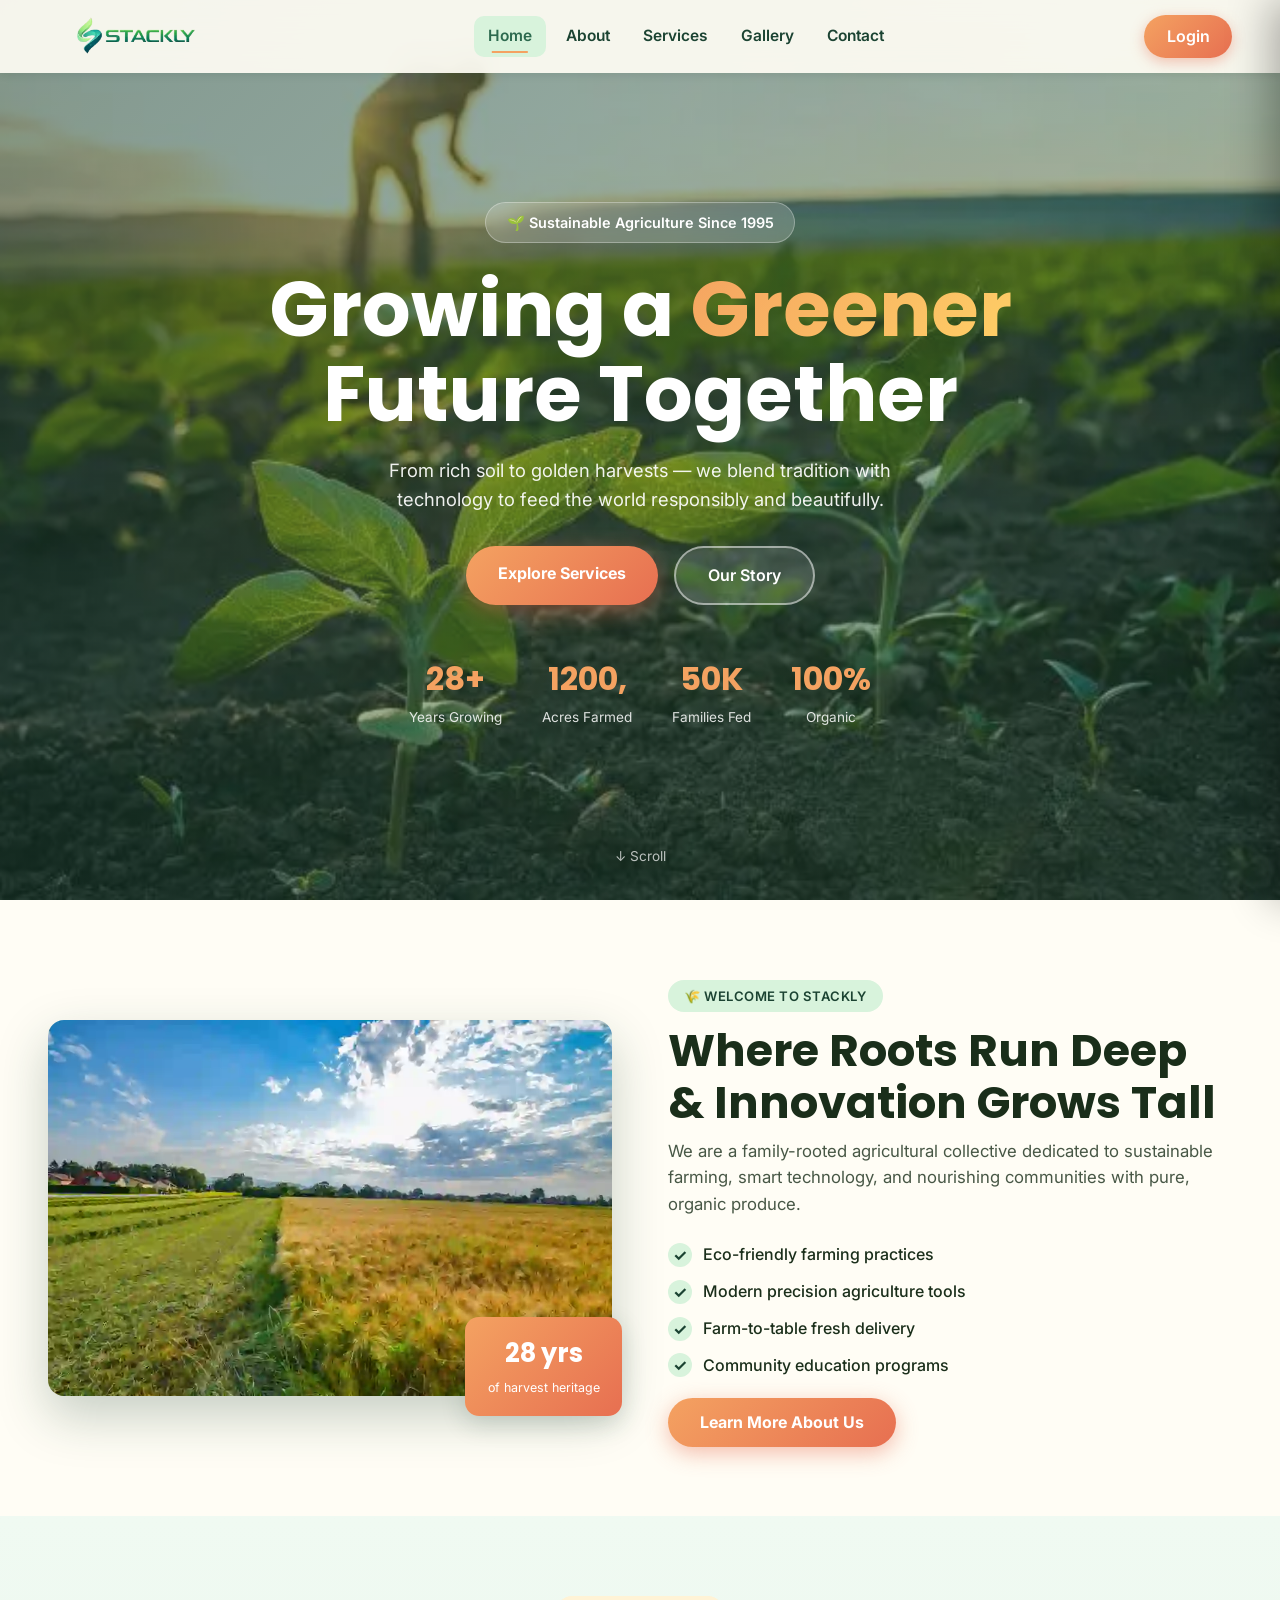
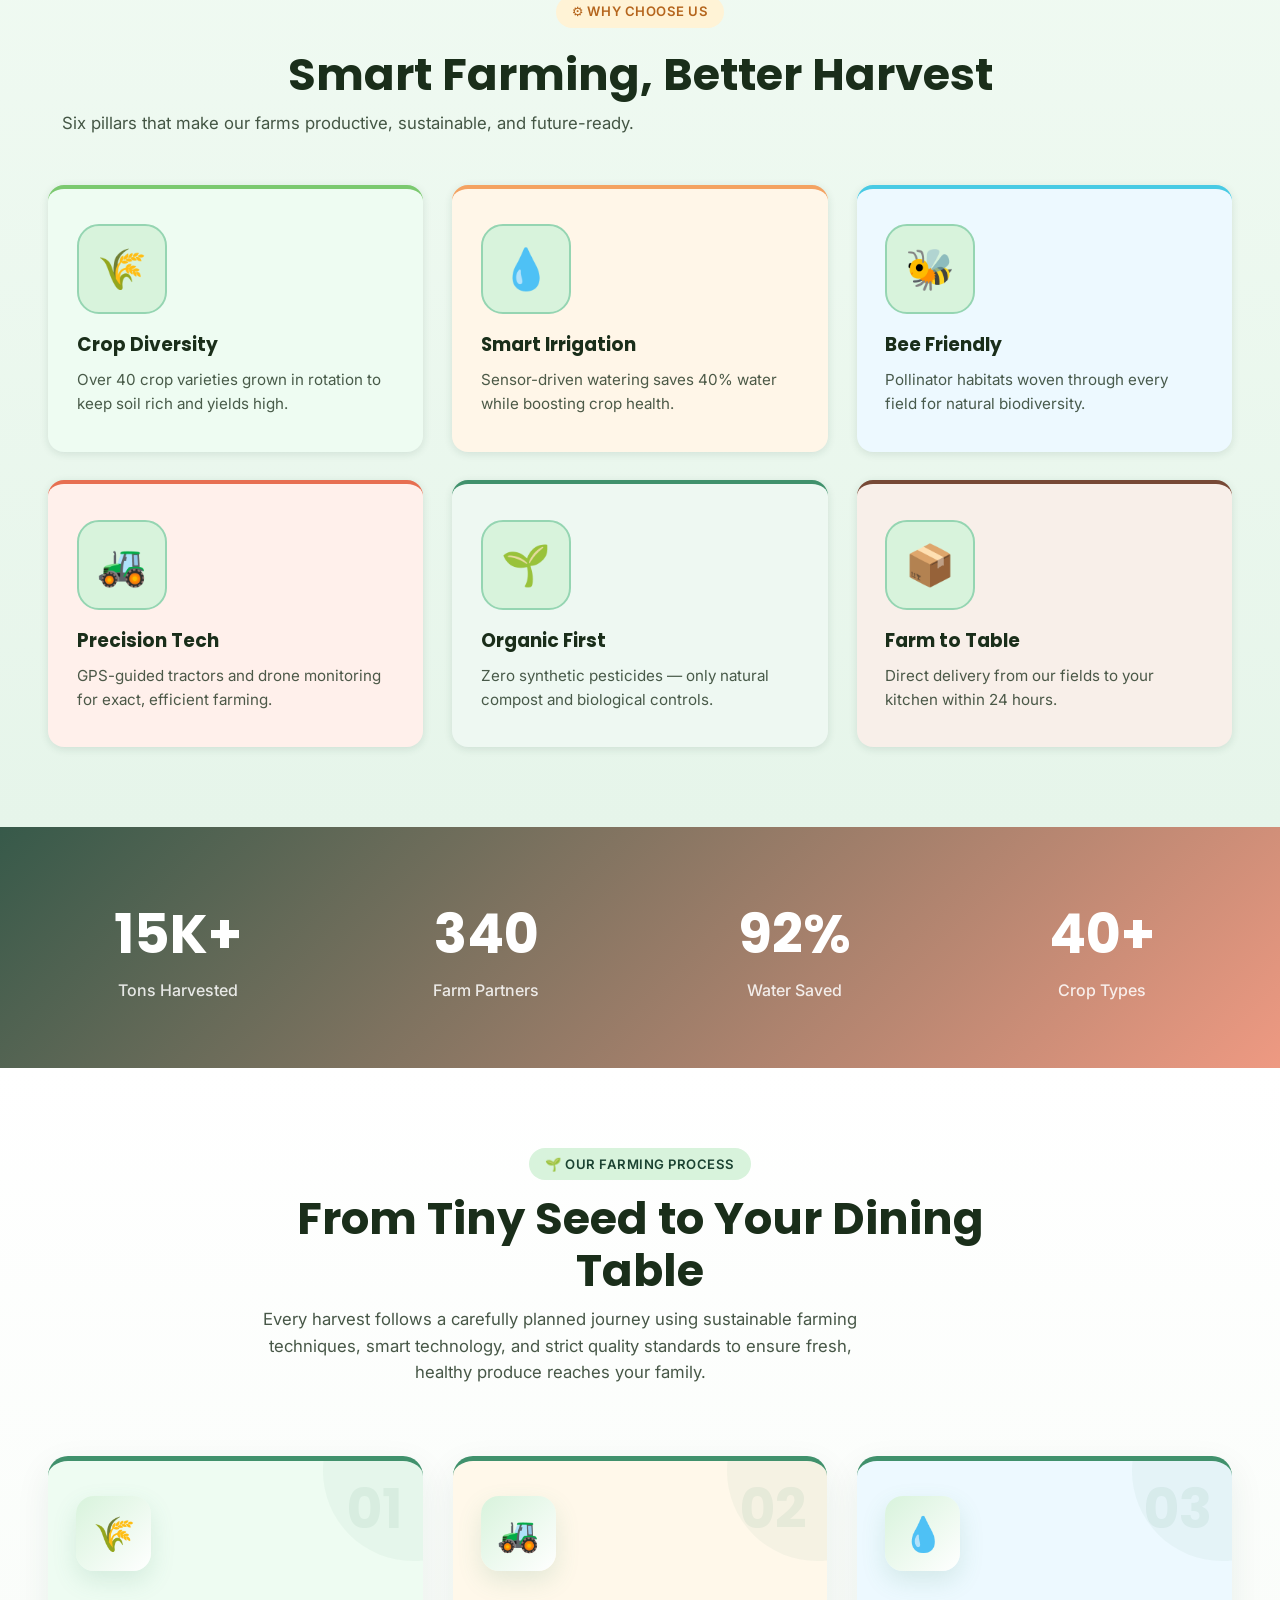
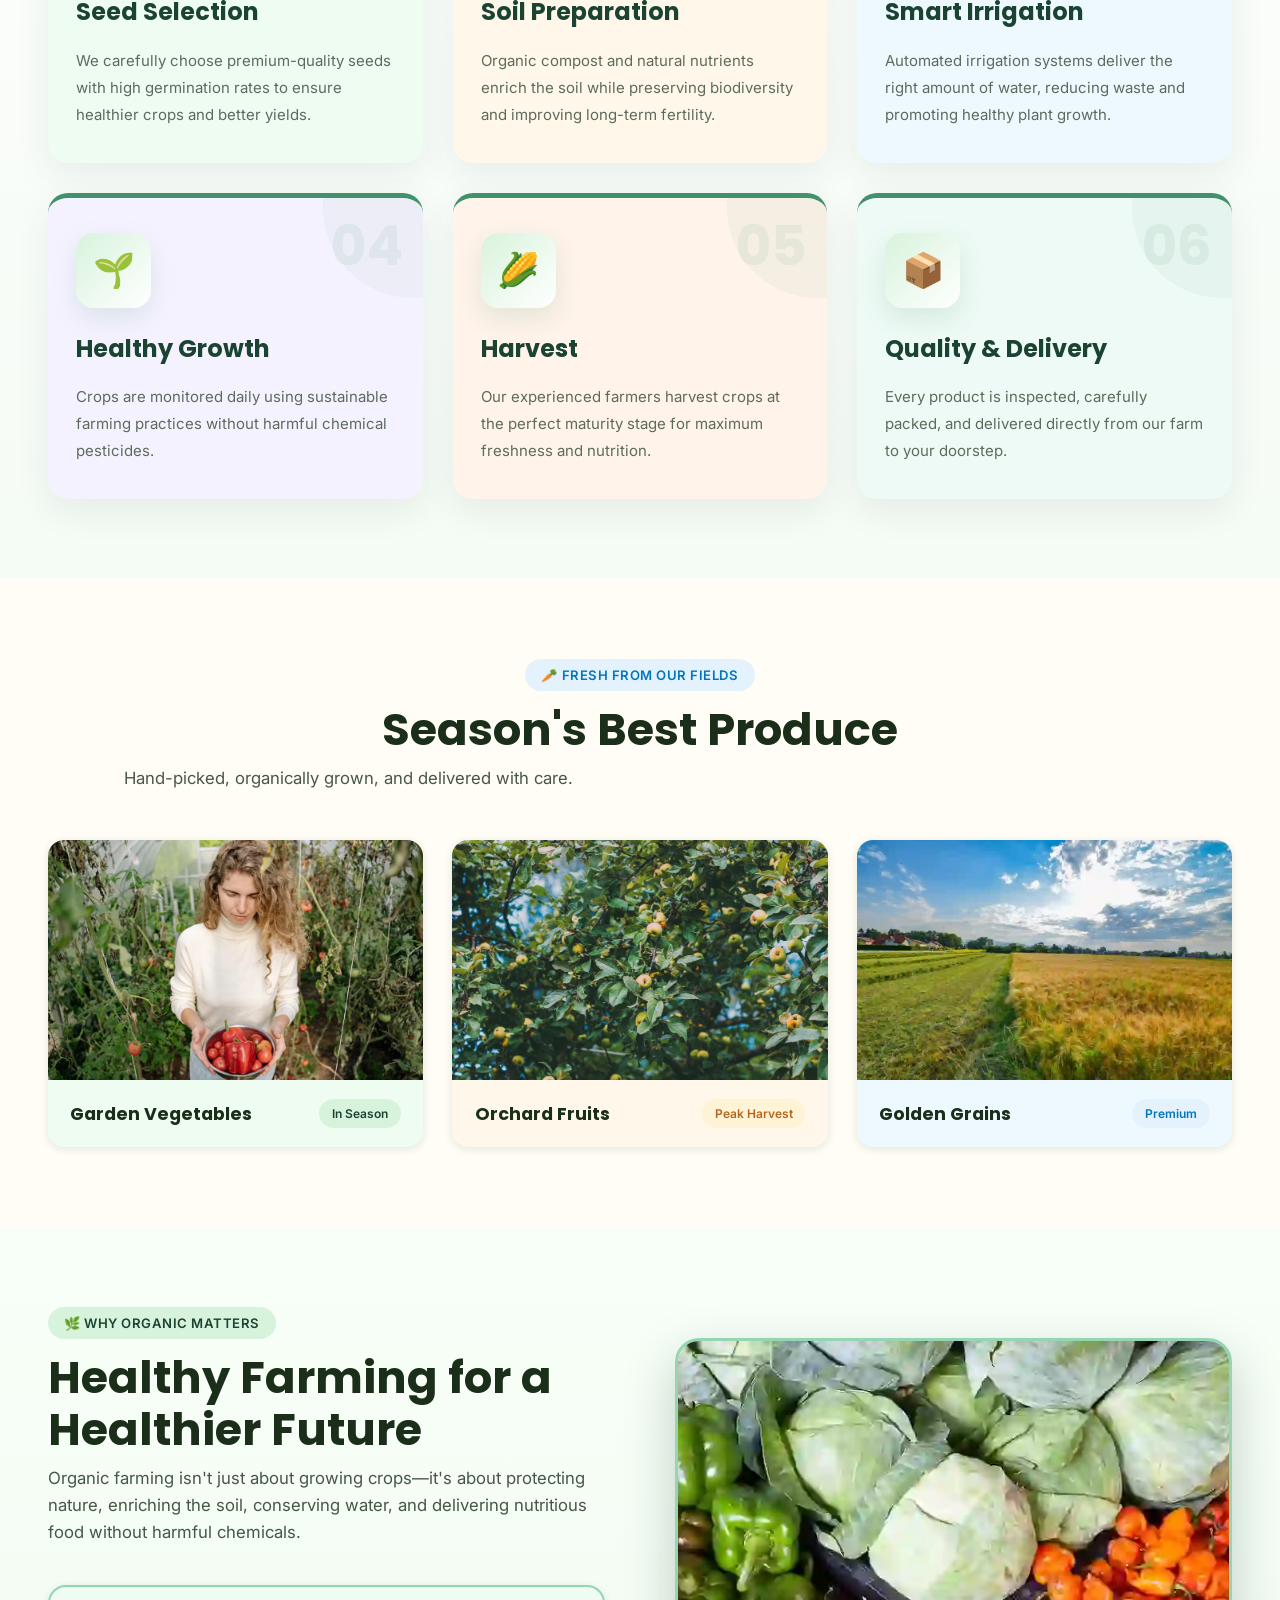
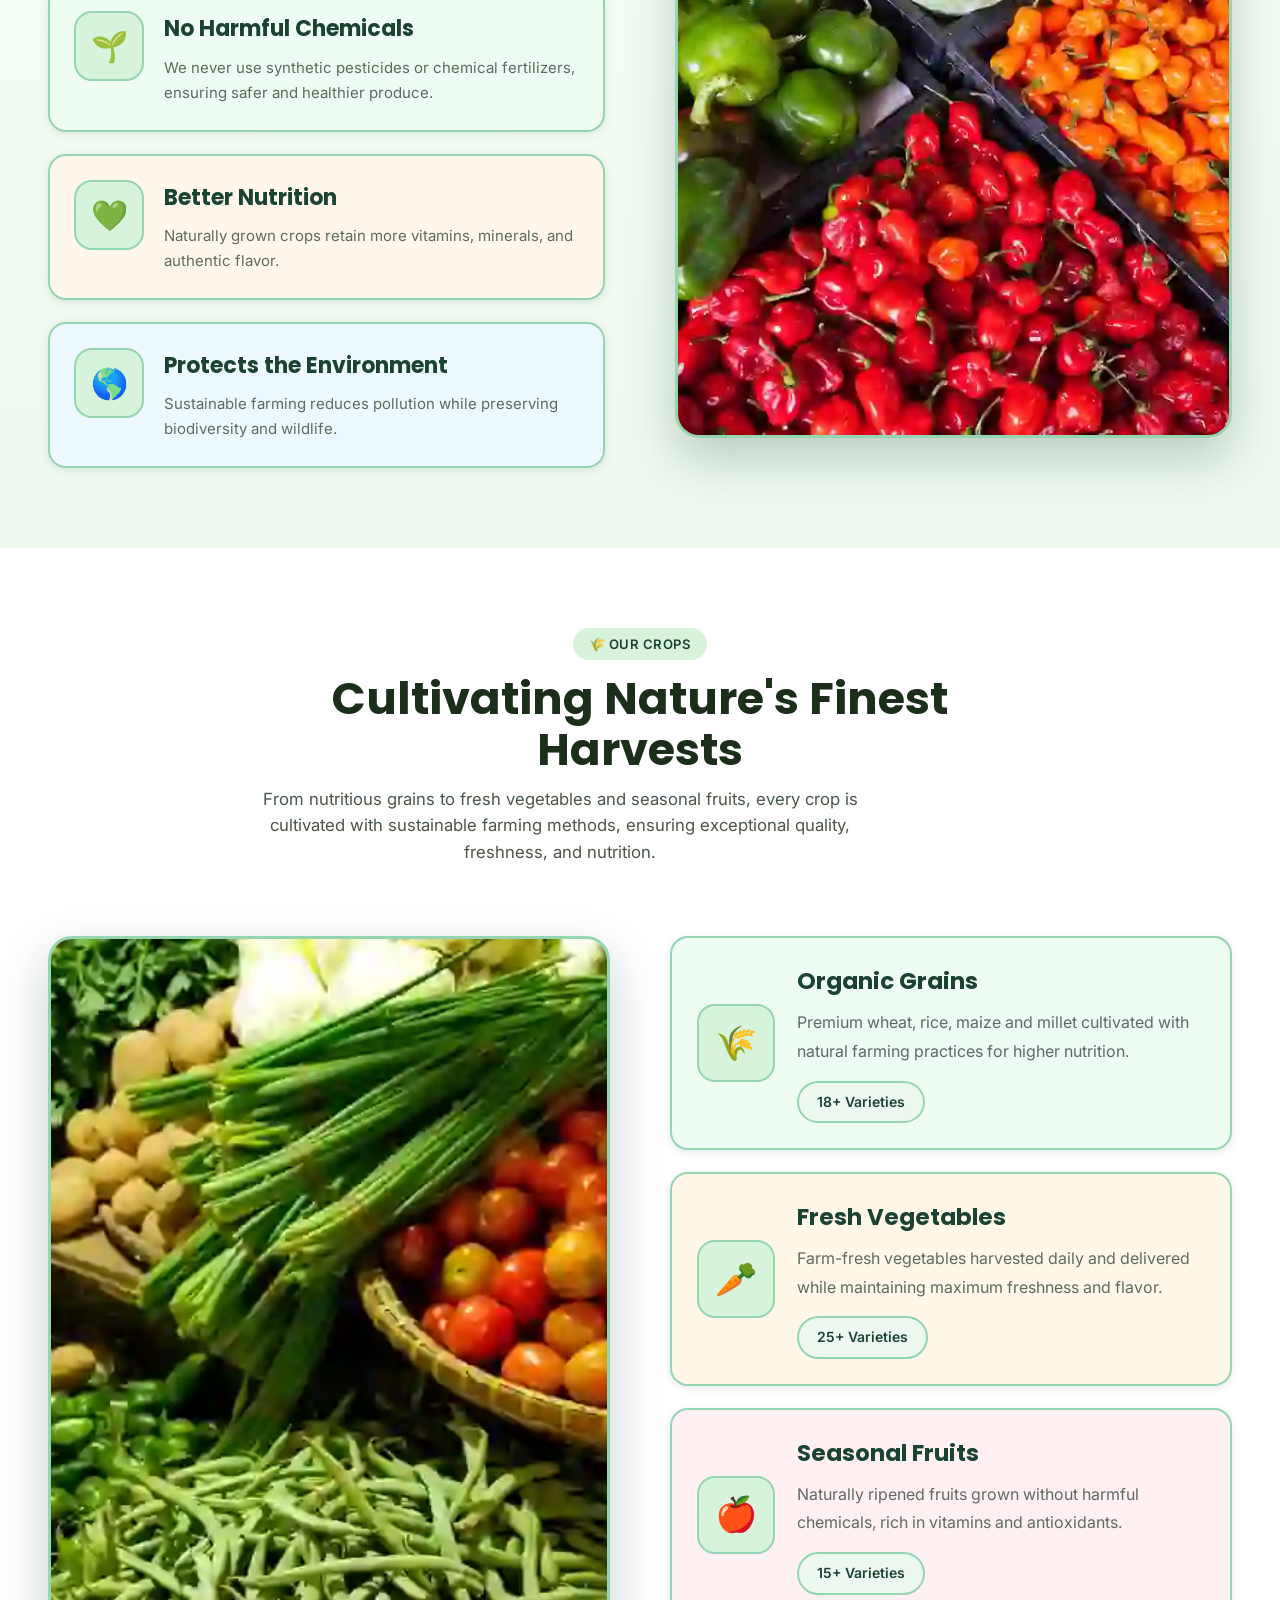
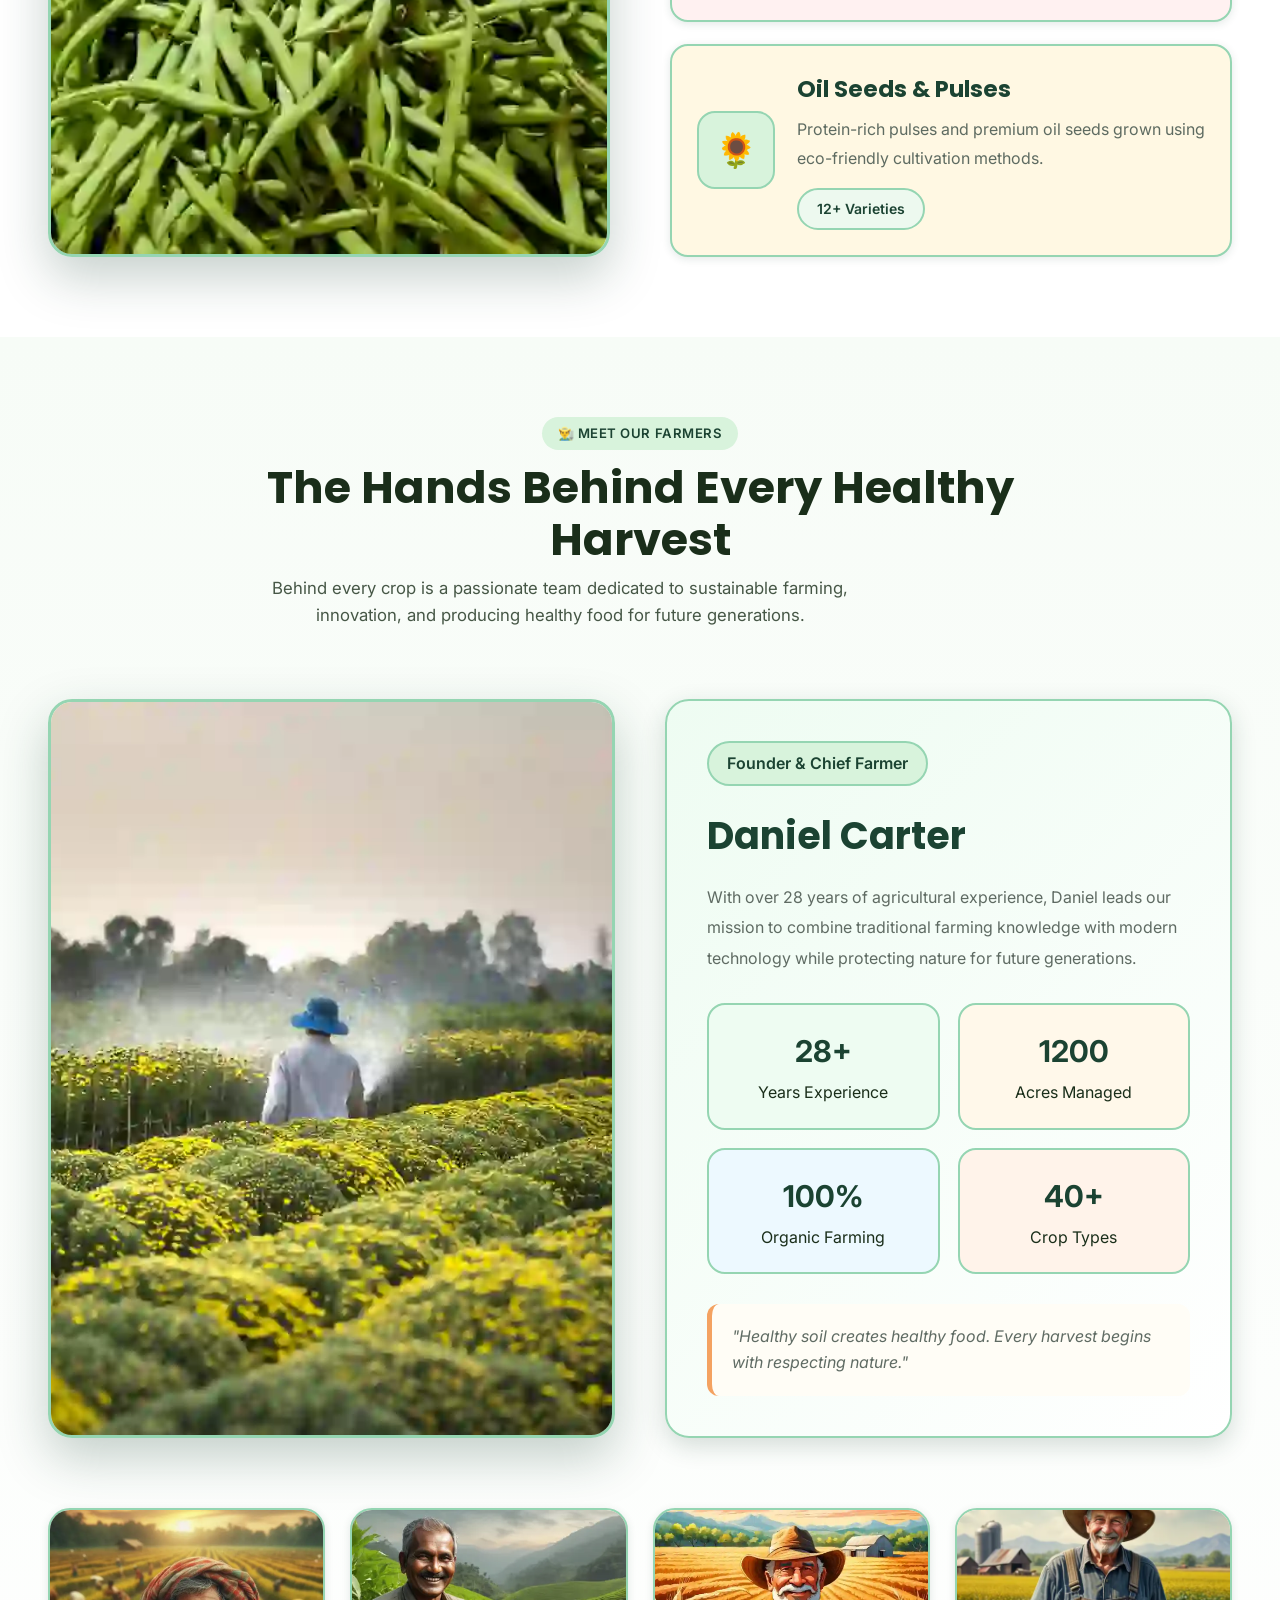
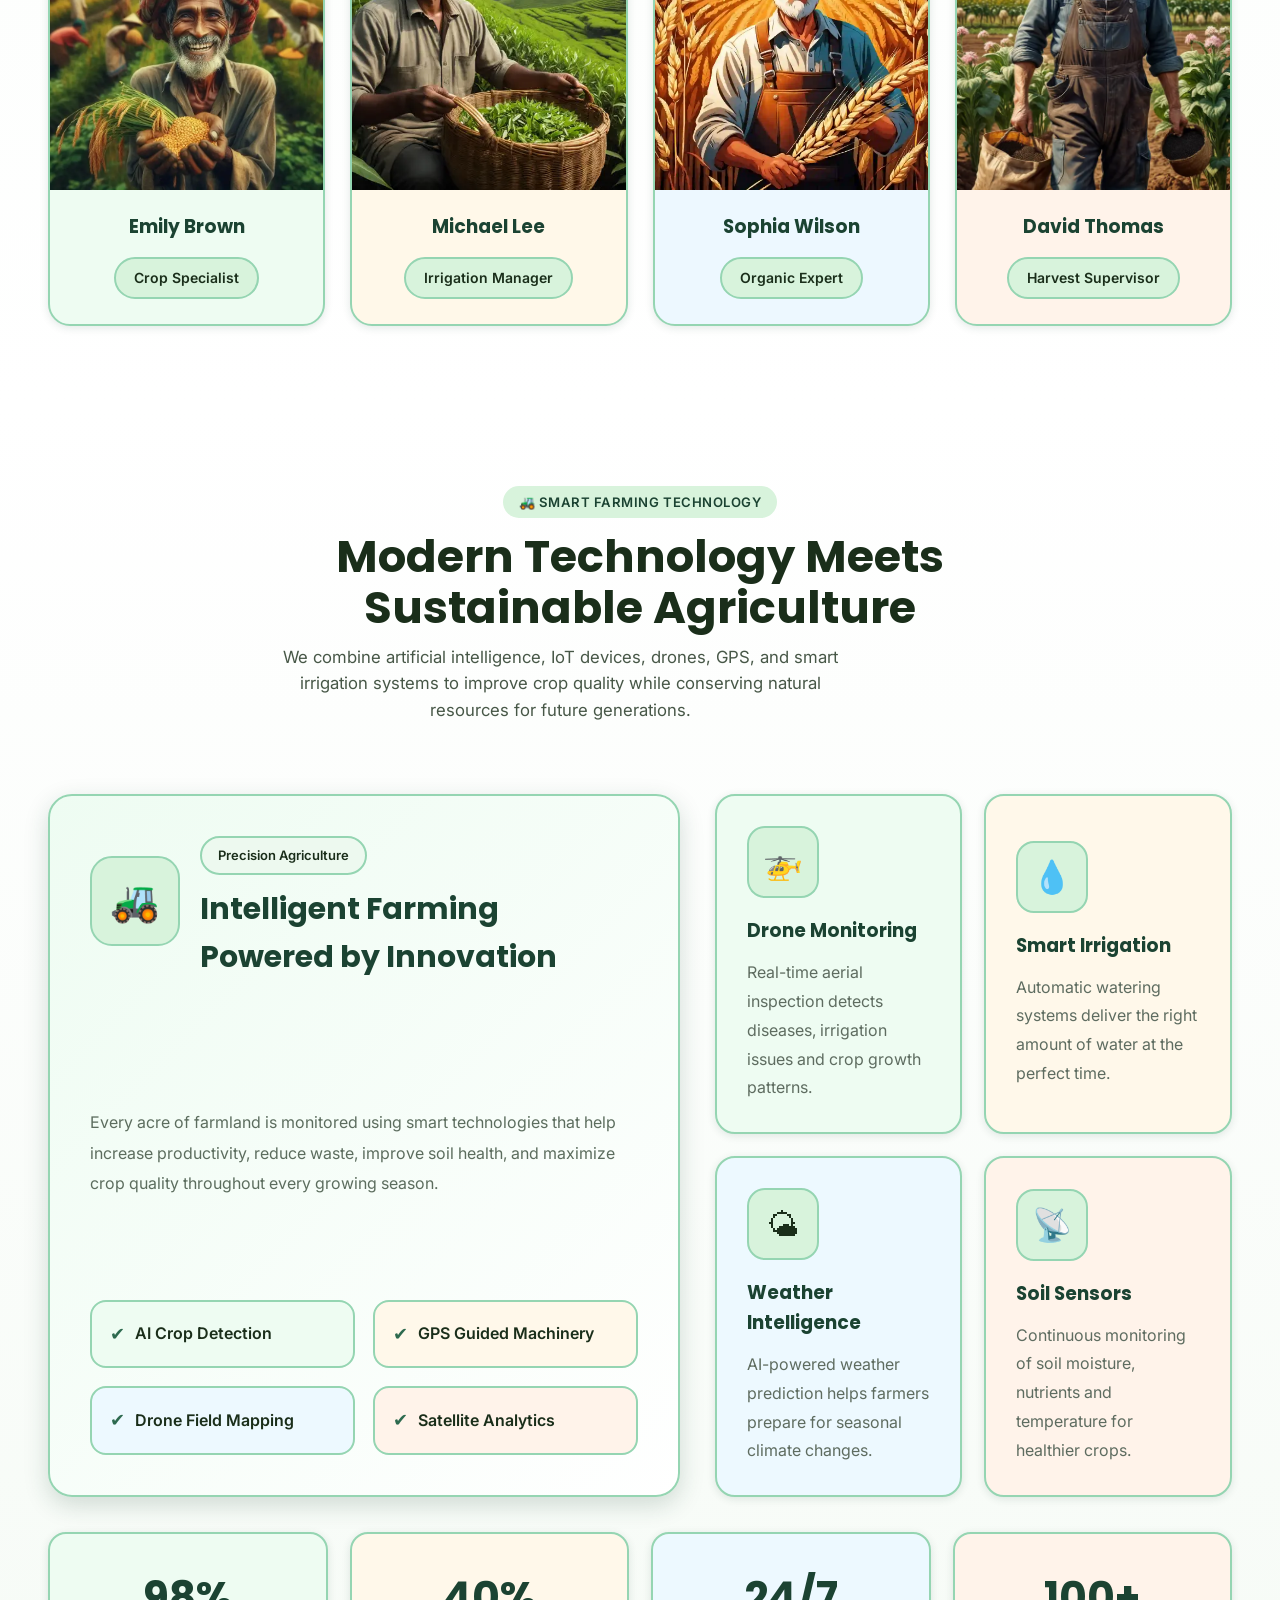
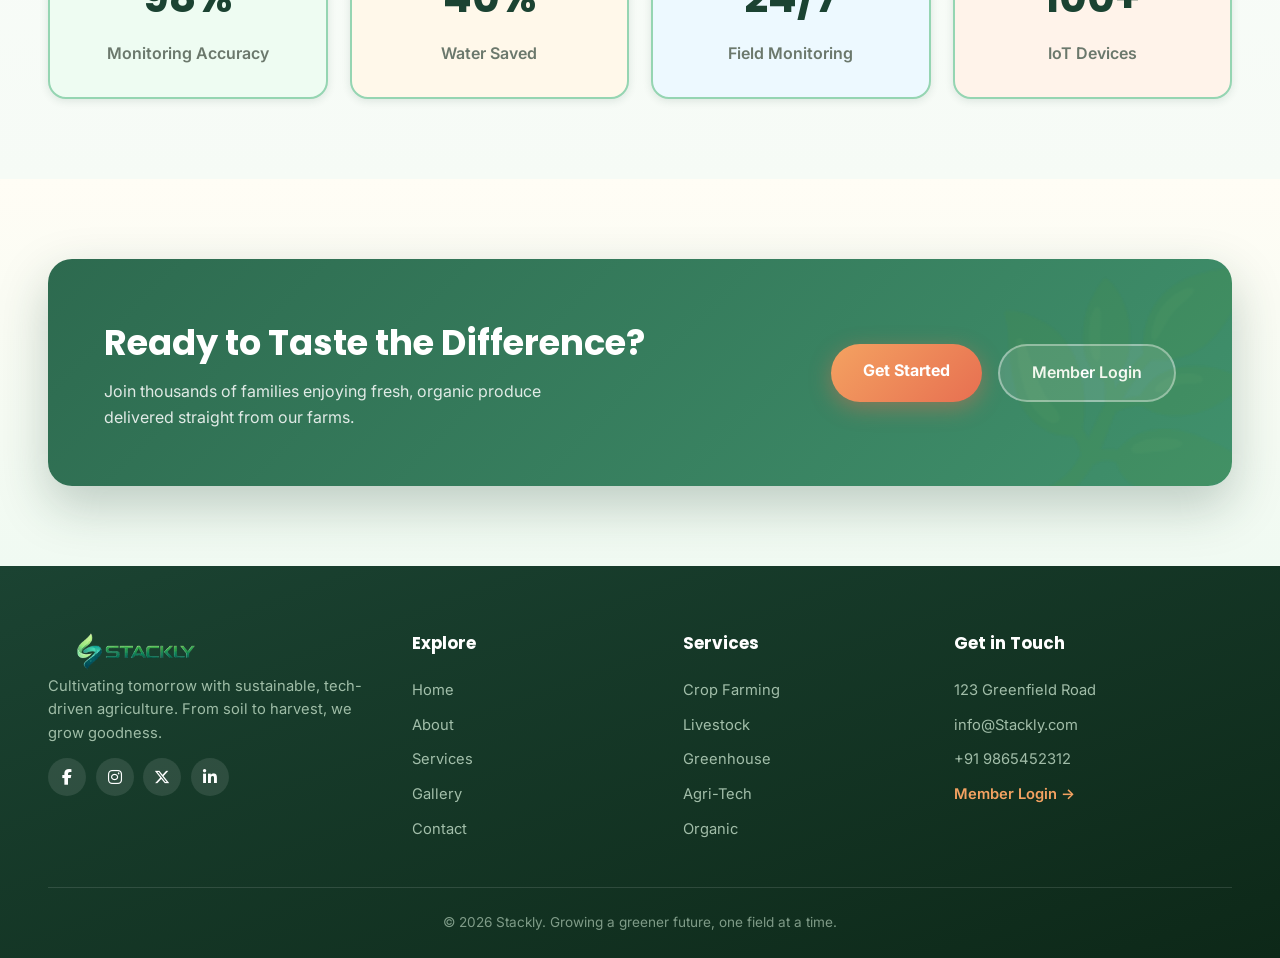
==== index.html @ 9f29d757 "first commit" ====
<!DOCTYPE html>
<html lang="en">
<head>
  <meta charset="UTF-8" />
  <meta name="viewport" content="width=device-width, initial-scale=1.0" />
  <title>Stackly — Home</title>
  <link rel="preconnect" href="https://fonts.googleapis.com">
  <link
      rel="stylesheet"
      href="https://cdnjs.cloudflare.com/ajax/libs/font-awesome/6.7.2/css/all.min.css"
    />
  <link href="https://fonts.googleapis.com/css2?family=Poppins:wght@400;600;700&family=Inter:wght@400;500;600&display=swap" rel="stylesheet">
  <link rel="stylesheet" href="css/common.css">
  <link rel="stylesheet" href="css/home.css">
</head>
<body>

  <!-- ===== NAVBAR ===== -->
  <nav class="navbar">
    <a href="index.html" class="nav-brand">
    <img src="/images/logoimg.webp" alt="Stackly Logo" class="nav-logo">
</a>
    <div class="nav-links">
      <a href="index.html" data-nav>Home</a>
      <a href="about.html" data-nav>About</a>
      <a href="services.html" data-nav>Services</a>
      <a href="gallery.html" data-nav>Gallery</a>
      <a href="contact.html" data-nav>Contact</a>
    </div>
    <div class="nav-actions">
      <a href="login.html" class="btn-login">Login</a>
      <button class="hamburger" aria-label="Menu"><span></span><span></span><span></span></button>
    </div>
  </nav>

  <!-- ===== MOBILE DRAWER ===== -->
  <div class="drawer-overlay"></div>
  <aside class="mobile-drawer">
    <div class="drawer-header">
      <h3>Menu</h3>
      <button class="drawer-close" aria-label="Close">✕</button>
    </div>
    <nav>
      <a href="index.html" data-nav>Home</a>
      <a href="about.html" data-nav>About</a>
      <a href="services.html" data-nav>Services</a>
      <a href="gallery.html" data-nav>Gallery</a>
      <a href="contact.html" data-nav>Contact</a>
    </nav>
    <div class="drawer-login-wrap">
      <a href="login.html" class="drawer-login">Login</a>
    </div>
  </aside>

  <!-- ===== SECTION 1: HERO ===== -->
  <header class="hero">
    <div class="hero-bg"></div>
    <div class="hero-content">
      <span class="hero-badge">🌱 Sustainable Agriculture Since 1995</span>
      <h1>Growing a <span class="grad-text">Greener</span> Future Together</h1>
      <p>From rich soil to golden harvests — we blend tradition with technology to feed the world responsibly and beautifully.</p>
      <div class="hero-btns">
        <a href="error.html" class="btn-primary">Explore Services</a>
        <a href="error.html" class="btn-ghost">Our Story</a>
      </div>
      <div class="hero-stats">
        <div class="stat"><strong>28+</strong><span>Years Growing</span></div>
        <div class="stat"><strong>1,200</strong><span>Acres Farmed</span></div>
        <div class="stat"><strong>50K</strong><span>Families Fed</span></div>
        <div class="stat"><strong>100%</strong><span>Organic</span></div>
      </div>
    </div>
    <div class="hero-scroll">↓ Scroll</div>
  </header>

  <!-- ===== SECTION 2: WELCOME / INTRO ===== -->
  <section class="section welcome">
    <div class="container welcome-grid">
      <div class="welcome-img reveal">
        <img src="images/home1.webp" alt="Golden wheat field countryside">
        <div class="welcome-img-badge">
          <strong>28 yrs</strong><span>of harvest heritage</span>
        </div>
      </div>
      <div class="welcome-text reveal">
        <span class="eyebrow green-eyebrow">🌾 Welcome to Stackly</span>
        <h2 class="section-title">Where Roots Run Deep & Innovation Grows Tall</h2>
        <p class="section-sub">We are a family-rooted agricultural collective dedicated to sustainable farming, smart technology, and nourishing communities with pure, organic produce.</p>
        <ul class="welcome-list">
          <li><span class="check">✓</span> Eco-friendly farming practices</li>
          <li><span class="check">✓</span> Modern precision agriculture tools</li>
          <li><span class="check">✓</span> Farm-to-table fresh delivery</li>
          <li><span class="check">✓</span> Community education programs</li>
        </ul>
        <a href="error.html" class="btn-primary">Learn More About Us</a>
      </div>
    </div>
  </section>

  <!-- ===== SECTION 3: FEATURES GRID ===== -->
  <section class="section features">
    <div class="container">
      <div class="features-head reveal">
        <span class="eyebrow gold-eyebrow">⚙️ Why Choose Us</span>
        <h2 class="section-title">Smart Farming, Better Harvest</h2>
        <p class="section-sub">Six pillars that make our farms productive, sustainable, and future-ready.</p>
      </div>
      <div class="features-grid">
        <div class="feature-card reveal" style="--c:var(--green-leaf)">
          <div class="feature-icon">🌾</div>
          <h3>Crop Diversity</h3>
          <p>Over 40 crop varieties grown in rotation to keep soil rich and yields high.</p>
        </div>
        <div class="feature-card reveal" style="--c:var(--sun-gold)">
          <div class="feature-icon">💧</div>
          <h3>Smart Irrigation</h3>
          <p>Sensor-driven watering saves 40% water while boosting crop health.</p>
        </div>
        <div class="feature-card reveal" style="--c:var(--sky-blue)">
          <div class="feature-icon">🐝</div>
          <h3>Bee Friendly</h3>
          <p>Pollinator habitats woven through every field for natural biodiversity.</p>
        </div>
        <div class="feature-card reveal" style="--c:var(--sun-amber)">
          <div class="feature-icon">🚜</div>
          <h3>Precision Tech</h3>
          <p>GPS-guided tractors and drone monitoring for exact, efficient farming.</p>
        </div>
        <div class="feature-card reveal" style="--c:var(--green-forest)">
          <div class="feature-icon">🌱</div>
          <h3>Organic First</h3>
          <p>Zero synthetic pesticides — only natural compost and biological controls.</p>
        </div>
        <div class="feature-card reveal" style="--c:var(--soil-brown)">
          <div class="feature-icon">📦</div>
          <h3>Farm to Table</h3>
          <p>Direct delivery from our fields to your kitchen within 24 hours.</p>
        </div>
      </div>
    </div>
  </section>

  <!-- ===== SECTION 4: STATS BANNER ===== -->
  <section class="stats-banner">
    <div class="stats-overlay"></div>
    <div class="container stats-row">
      <div class="stat-big reveal">
        <strong>15K+</strong><span>Tons Harvested</span>
      </div>
      <div class="stat-big reveal">
        <strong>340</strong><span>Farm Partners</span>
      </div>
      <div class="stat-big reveal">
        <strong>92%</strong><span>Water Saved</span>
      </div>
      <div class="stat-big reveal">
        <strong>40+</strong><span>Crop Types</span>
      </div>
    </div>
  </section>

<!-- ===================== FARMING PROCESS ===================== -->
<section class="section farming-process">
    <div class="container">

        <div class="process-heading reveal">
            <span class="eyebrow green-eyebrow">🌱 Our Farming Process</span>

            <h2 class="section-title">
                From Tiny Seed to Your Dining Table
            </h2>

            <p class="section-sub">
                Every harvest follows a carefully planned journey using sustainable
                farming techniques, smart technology, and strict quality standards
                to ensure fresh, healthy produce reaches your family.
            </p>
        </div>

        <div class="process-grid">

            <div class="process-card reveal">
                <div class="step-number">01</div>

                <div class="process-icon">
                    🌾
                </div>

                <h3>Seed Selection</h3>

                <p>
                    We carefully choose premium-quality seeds with high germination
                    rates to ensure healthier crops and better yields.
                </p>
            </div>

            <div class="process-card reveal">
                <div class="step-number">02</div>

                <div class="process-icon">
                    🚜
                </div>

                <h3>Soil Preparation</h3>

                <p>
                    Organic compost and natural nutrients enrich the soil while
                    preserving biodiversity and improving long-term fertility.
                </p>
            </div>

            <div class="process-card reveal">
                <div class="step-number">03</div>

                <div class="process-icon">
                    💧
                </div>

                <h3>Smart Irrigation</h3>

                <p>
                    Automated irrigation systems deliver the right amount of water,
                    reducing waste and promoting healthy plant growth.
                </p>
            </div>

            <div class="process-card reveal">
                <div class="step-number">04</div>

                <div class="process-icon">
                    🌱
                </div>

                <h3>Healthy Growth</h3>

                <p>
                    Crops are monitored daily using sustainable farming practices
                    without harmful chemical pesticides.
                </p>
            </div>

            <div class="process-card reveal">
                <div class="step-number">05</div>

                <div class="process-icon">
                    🌽
                </div>

                <h3>Harvest</h3>

                <p>
                    Our experienced farmers harvest crops at the perfect maturity
                    stage for maximum freshness and nutrition.
                </p>
            </div>

            <div class="process-card reveal">
                <div class="step-number">06</div>

                <div class="process-icon">
                    📦
                </div>

                <h3>Quality & Delivery</h3>

                <p>
                    Every product is inspected, carefully packed, and delivered
                    directly from our farm to your doorstep.
                </p>
            </div>

        </div>

    </div>
</section>

  <!-- ===== SECTION 5: PRODUCE SHOWCASE ===== -->
  <section class="section produce">
    <div class="container">
      <div class="produce-head reveal">
        <span class="eyebrow leaf-eyebrow">🥕 Fresh From Our Fields</span>
        <h2 class="section-title">Season's Best Produce</h2>
        <p class="section-sub">Hand-picked, organically grown, and delivered with care.</p>
      </div>
      <div class="produce-grid">
        <div class="produce-card reveal">
          <img src="images/home2.webp" alt="Fresh organic vegetables">
          <div class="produce-info">
            <h3>Garden Vegetables</h3><span class="tag">In Season</span>
          </div>
        </div>
        <div class="produce-card reveal">
          <img src="images/apple.webp" alt="Red apples orchard">
          <div class="produce-info">
            <h3>Orchard Fruits</h3><span class="tag gold">Peak Harvest</span>
          </div>
        </div>
        <div class="produce-card reveal">
          <img src="images/home1.webp" alt="Golden wheat field">
          <div class="produce-info">
            <h3>Golden Grains</h3><span class="tag blue">Premium</span>
          </div>
        </div>
      </div>
    </div>
  </section>

<!-- ===================== WHY ORGANIC MATTERS ===================== -->
<section class="section organic-section">
    <div class="container organic-grid">

        

        <!-- Right Content -->
        <div class="organic-content reveal">

            <span class="eyebrow green-eyebrow">
                🌿 Why Organic Matters
            </span>

            <h2 class="section-title">
                Healthy Farming for a Healthier Future
            </h2>

            <p class="section-sub">
                Organic farming isn't just about growing crops—it's about protecting
                nature, enriching the soil, conserving water, and delivering
                nutritious food without harmful chemicals.
            </p>

            <div class="organic-features">

                <div class="organic-card">
                    <div class="organic-icon">🌱</div>

                    <div>
                        <h3>No Harmful Chemicals</h3>

                        <p>
                            We never use synthetic pesticides or chemical fertilizers,
                            ensuring safer and healthier produce.
                        </p>
                    </div>
                </div>

                <div class="organic-card">
                    <div class="organic-icon">💚</div>

                    <div>
                        <h3>Better Nutrition</h3>

                        <p>
                            Naturally grown crops retain more vitamins,
                            minerals, and authentic flavor.
                        </p>
                    </div>
                </div>

                <div class="organic-card">
                    <div class="organic-icon">🌎</div>

                    <div>
                        <h3>Protects the Environment</h3>

                        <p>
                            Sustainable farming reduces pollution while
                            preserving biodiversity and wildlife.
                        </p>
                    </div>
                </div>

                <!-- <div class="organic-card">
                    <div class="organic-icon">💧</div>

                    <div>
                        <h3>Conserves Water</h3>

                        <p>
                            Smart irrigation and organic soil retain moisture,
                            reducing water consumption significantly.
                        </p>
                    </div>
                </div> -->

            </div>

        </div>

        <!-- Left Image -->
        <div class="organic-image reveal">
            <img src="images/vegetables.webp" alt="Organic Farming">
        </div>

    </div>
</section>

<!-- =========================
      OUR CROPS
========================== -->
<section class="section crops-section">

    <div class="container">

        <div class="crops-heading reveal">

            <span class="eyebrow green-eyebrow">
                🌾 Our Crops
            </span>

            <h2 class="section-title">
                Cultivating Nature's Finest Harvests
            </h2>

            <p class="section-sub">
                From nutritious grains to fresh vegetables and seasonal fruits,
                every crop is cultivated with sustainable farming methods,
                ensuring exceptional quality, freshness, and nutrition.
            </p>

        </div>


        <div class="crops-layout">

            <!-- LEFT -->

            <div class="crops-image reveal">

                <img src="images/vegs.webp"
                    alt="Crop Field">

            </div>


            <!-- RIGHT -->

            <div class="crop-cards">

                <div class="crop-card reveal">

                    <div class="crop-icon">🌾</div>

                    <div class="crop-content">

                        <h3>Organic Grains</h3>

                        <p>
                            Premium wheat, rice, maize and millet cultivated
                            with natural farming practices for higher nutrition.
                        </p>

                        <span>18+ Varieties</span>

                    </div>

                </div>


                <div class="crop-card reveal">

                    <div class="crop-icon">🥕</div>

                    <div class="crop-content">

                        <h3>Fresh Vegetables</h3>

                        <p>
                            Farm-fresh vegetables harvested daily and delivered
                            while maintaining maximum freshness and flavor.
                        </p>

                        <span>25+ Varieties</span>

                    </div>

                </div>


                <div class="crop-card reveal">

                    <div class="crop-icon">🍎</div>

                    <div class="crop-content">

                        <h3>Seasonal Fruits</h3>

                        <p>
                            Naturally ripened fruits grown without harmful
                            chemicals, rich in vitamins and antioxidants.
                        </p>

                        <span>15+ Varieties</span>

                    </div>

                </div>


                <div class="crop-card reveal">

                    <div class="crop-icon">🌻</div>

                    <div class="crop-content">

                        <h3>Oil Seeds & Pulses</h3>

                        <p>
                            Protein-rich pulses and premium oil seeds grown
                            using eco-friendly cultivation methods.
                        </p>

                        <span>12+ Varieties</span>

                    </div>

                </div>

            </div>

        </div>

    </div>

</section>

<!--=====================================================
                MEET OUR FARMERS
======================================================-->

<section class="section farmers-section">

    <div class="container">

        <div class="farmers-heading reveal">

            <span class="eyebrow green-eyebrow">
                👨‍🌾 Meet Our Farmers
            </span>

            <h2 class="section-title">
                The Hands Behind Every Healthy Harvest
            </h2>

            <p class="section-sub">
                Behind every crop is a passionate team dedicated to sustainable
                farming, innovation, and producing healthy food for future
                generations.
            </p>

        </div>


        <!-- Featured Farmer -->

        <div class="featured-farmer">

            <div class="farmer-image reveal">

                <img src="images/farmer.webp">

            </div>


            <div class="farmer-info reveal">

                <span class="role">
                    Founder & Chief Farmer
                </span>

                <h3>Daniel Carter</h3>

                <p>
                    With over 28 years of agricultural experience, Daniel leads
                    our mission to combine traditional farming knowledge with
                    modern technology while protecting nature for future
                    generations.
                </p>

                <div class="farmer-stats">

                    <div class="info-box">

                        <h4>28+</h4>

                        <span>Years Experience</span>

                    </div>

                    <div class="info-box">

                        <h4>1200</h4>

                        <span>Acres Managed</span>

                    </div>

                    <div class="info-box">

                        <h4>100%</h4>

                        <span>Organic Farming</span>

                    </div>

                    <div class="info-box">

                        <h4>40+</h4>

                        <span>Crop Types</span>

                    </div>

                </div>

                <blockquote>

                    "Healthy soil creates healthy food. Every harvest begins
                    with respecting nature."

                </blockquote>

            </div>

        </div>


        <!-- Team -->

        <div class="farmers-grid">

            <div class="farmer-card reveal">

                <img src="images/farmer1.webp">

                <h3>Emily Brown</h3>

                <span>Crop Specialist</span>

            </div>

            <div class="farmer-card reveal">

                <img src="images/farmer2.webp">

                <h3>Michael Lee</h3>

                <span>Irrigation Manager</span>

            </div>

            <div class="farmer-card reveal">

                <img src="images/farmer3.webp">

                <h3>Sophia Wilson</h3>

                <span>Organic Expert</span>

            </div>

            <div class="farmer-card reveal">

                <img src="images/farmer4.webp">

                <h3>David Thomas</h3>

                <span>Harvest Supervisor</span>

            </div>

        </div>

    </div>

</section>

<!-- ===========================================
            SMART FARMING TECHNOLOGY
============================================ -->
<section class="section smart-tech">

    <div class="container">

        <div class="tech-heading reveal">

            <span class="eyebrow green-eyebrow">
                🚜 Smart Farming Technology
            </span>

            <h2 class="section-title">
                Modern Technology Meets Sustainable Agriculture
            </h2>

            <p class="section-sub">
                We combine artificial intelligence, IoT devices, drones, GPS,
                and smart irrigation systems to improve crop quality while
                conserving natural resources for future generations.
            </p>

        </div>

        <div class="tech-layout">

            <!-- LEFT SIDE -->

            <div class="tech-left">

                <div class="featured-tech reveal">

                    <div class="feature-top">

                        <div class="feature-icon">
                            🚜
                        </div>

                        <div>

                            <span class="feature-label">
                                Precision Agriculture
                            </span>

                            <h3>
                                Intelligent Farming Powered by Innovation
                            </h3>

                        </div>

                    </div>

                    <p>
                        Every acre of farmland is monitored using smart
                        technologies that help increase productivity,
                        reduce waste, improve soil health, and maximize
                        crop quality throughout every growing season.
                    </p>

                    <div class="feature-list">

                        <div class="list-item">

                            <span>✔</span>

                            AI Crop Detection

                        </div>

                        <div class="list-item">

                            <span>✔</span>

                            GPS Guided Machinery

                        </div>

                        <div class="list-item">

                            <span>✔</span>

                            Drone Field Mapping

                        </div>

                        <div class="list-item">

                            <span>✔</span>

                            Satellite Analytics

                        </div>

                    </div>

                </div>

            </div>

            <!-- RIGHT SIDE -->

            <div class="tech-right">

                <div class="tech-card reveal">

                    <div class="tech-icon">
                        🚁
                    </div>

                    <h3>Drone Monitoring</h3>

                    <p>
                        Real-time aerial inspection detects diseases,
                        irrigation issues and crop growth patterns.
                    </p>

                </div>

                <div class="tech-card reveal">

                    <div class="tech-icon">
                        💧
                    </div>

                    <h3>Smart Irrigation</h3>

                    <p>
                        Automatic watering systems deliver the right
                        amount of water at the perfect time.
                    </p>

                </div>

                <div class="tech-card reveal">

                    <div class="tech-icon">
                        🌤
                    </div>

                    <h3>Weather Intelligence</h3>

                    <p>
                        AI-powered weather prediction helps farmers
                        prepare for seasonal climate changes.
                    </p>

                </div>

                <div class="tech-card reveal">

                    <div class="tech-icon">
                        📡
                    </div>

                    <h3>Soil Sensors</h3>

                    <p>
                        Continuous monitoring of soil moisture,
                        nutrients and temperature for healthier crops.
                    </p>

                </div>

            </div>

        </div>

        <!-- Bottom Dashboard -->

        <div class="tech-dashboard">

            <div class="dashboard-card reveal">

                <h3>98%</h3>

                <span>Monitoring Accuracy</span>

            </div>

            <div class="dashboard-card reveal">

                <h3>40%</h3>

                <span>Water Saved</span>

            </div>

            <div class="dashboard-card reveal">

                <h3>24/7</h3>

                <span>Field Monitoring</span>

            </div>

            <div class="dashboard-card reveal">

                <h3>100+</h3>

                <span>IoT Devices</span>

            </div>

        </div>

    </div>

</section>

  <!-- ===== SECTION 6: CTA ===== -->
  <section class="section cta-section">
    <div class="container cta-box reveal">
      <div class="cta-text">
        <h2>Ready to Taste the Difference?</h2>
        <p>Join thousands of families enjoying fresh, organic produce delivered straight from our farms.</p>
      </div>
      <div class="cta-actions">
        <a href="error.html" class="btn-primary">Get Started</a>
        <a href="error.html" class="btn-ghost">Member Login</a>
      </div>
    </div>
  </section>

  <!-- ===== FOOTER ===== -->
  <footer class="footer" data-footer></footer>

  <script src="js/common.js"></script>
  <script src="js/home.js"></script>
</body>
</html>
---- css/common.css ----
/* ============================================================
   AgroHarvest — Shared Styles (Navbar, Mobile Drawer, Footer)
   ============================================================ */

:root {
  --green-deep: #1b4332;
  --green-forest: #2d6a4f;
  --green-leaf: #40916c;
  --green-light: #95d5b2;
  --green-mint: #d8f3dc;
  --sun-gold: #f4a261;
  --sun-amber: #e76f51;
  --soil-brown: #774936;
  --sky-blue: #48cae4;
  --cream: #fffdf5;
  --ink: #1a2e1a;

  --shadow-sm: 0 2px 8px rgba(27, 67, 50, 0.12);
  --shadow-md: 0 8px 24px rgba(27, 67, 50, 0.18);
  --shadow-lg: 0 20px 50px rgba(27, 67, 50, 0.25);

  --radius: 16px;
  --transition: 0.35s cubic-bezier(0.4, 0, 0.2, 1);

  --font-head: 'Poppins', system-ui, sans-serif;
  --font-body: 'Inter', system-ui, sans-serif;
}

* { margin: 0; padding: 0; box-sizing: border-box; }

html { scroll-behavior: smooth; }

body {
  font-family: var(--font-body);
  color: var(--ink);
  line-height: 1.6;
  overflow-x: hidden;
  background: var(--cream);
}

img { max-width: 100%; display: block; }
a { text-decoration: none; color: inherit; }
ul { list-style: none; }
button { font-family: inherit; cursor: pointer; border: none; background: none; }

/* ===================== NAVBAR ===================== */
.navbar {
  position: fixed;
  top: 0; left: 0; right: 0;
  z-index: 1000;
  display: flex;
  align-items: center;
  justify-content: space-between;
  padding: 0.9rem clamp(1rem, 4vw, 3rem);
  background: rgba(255, 253, 245, 0.92);
  backdrop-filter: blur(14px);
  box-shadow: var(--shadow-sm);
  transition: padding var(--transition);
}

.navbar.scrolled { padding: 0.5rem clamp(1rem, 4vw, 3rem); }

.nav-brand {
  display: flex;
  align-items: center;
  gap: 0.6rem;
  font-family: var(--font-head);
  font-weight: 700;
  font-size: 1.35rem;
  color: var(--green-deep);
}

.nav-brand .leaf-icon {
  width: 38px; height: 38px;
  display: grid; place-items: center;
  background: linear-gradient(135deg, var(--green-leaf), var(--green-forest));
  border-radius: 12px;
  color: #fff;
  font-size: 1.2rem;
  box-shadow: var(--shadow-sm);
}

.nav-links {
  display: flex;
  align-items: center;
  gap: 0.3rem;
}

.nav-links a {
  position: relative;
  padding: 0.5rem 0.9rem;
  font-weight: 600;
  font-size: 0.97rem;
  color: var(--green-deep);
  border-radius: 10px;
  transition: all var(--transition);
}

.nav-links a::after {
  content: '';
  position: absolute;
  bottom: 4px; left: 50%;
  width: 0; height: 2px;
  background: var(--sun-gold);
  transition: all var(--transition);
  transform: translateX(-50%);
}

.nav-links a:hover,
.nav-links a.active {
  color: var(--green-forest);
  background: var(--green-mint);
}

.nav-links a:hover::after,
.nav-links a.active::after { width: 50%; }

.nav-actions { display: flex; align-items: center; gap: 0.7rem; }

.btn-login {
  padding: 0.55rem 1.4rem;
  background: linear-gradient(135deg, var(--sun-gold), var(--sun-amber));
  color: #fff;
  font-weight: 600;
  border-radius: 30px;
  box-shadow: 0 4px 14px rgba(231, 111, 81, 0.4);
  transition: all var(--transition);
}

.btn-login:hover {
  transform: translateY(-2px);
  box-shadow: 0 8px 22px rgba(231, 111, 81, 0.55);
}

/* Hamburger */
.hamburger {
  display: none;
  flex-direction: column;
  gap: 5px;
  padding: 8px;
  z-index: 1100;
}

.hamburger span {
  width: 26px; height: 3px;
  background: var(--green-deep);
  border-radius: 3px;
  transition: all var(--transition);
}

.hamburger.active span:nth-child(1) { transform: translateY(8px) rotate(45deg); }
.hamburger.active span:nth-child(2) { opacity: 0; }
.hamburger.active span:nth-child(3) { transform: translateY(-8px) rotate(-45deg); }

/* ===================== MOBILE DRAWER (full height, half width) ===================== */
.mobile-drawer {
  position: fixed;
  top: 0; right: 0;
  height: 100vh;
  width: 50vw;
  min-width: 280px;
  background: linear-gradient(180deg, var(--green-deep) 0%, var(--green-forest) 100%);
  z-index: 1050;
  display: flex;
  flex-direction: column;
  padding: 5rem 1.8rem 2rem;
  transform: translateX(100%);
  transition: transform var(--transition);
  box-shadow: -10px 0 40px rgba(0,0,0,0.3);
  overflow-y: auto;
}

.mobile-drawer.open { transform: translateX(0); }

.drawer-header {
  display: flex;
  align-items: center;
  justify-content: space-between;
  margin-bottom: 2rem;
  color: #fff;
}

.drawer-header h3 {
  font-family: var(--font-head);
  font-size: 1.3rem;
}

.drawer-close {
  width: 40px; height: 40px;
  display: grid; place-items: center;
  background: rgba(255,255,255,0.15);
  border-radius: 50%;
  color: #fff;
  font-size: 1.4rem;
  transition: all var(--transition);
}

.drawer-close:hover { background: var(--sun-amber); transform: rotate(90deg); }

.mobile-drawer nav {
  display: flex;
  flex-direction: column;
  gap: 0.3rem;
  flex: 1;
}

.mobile-drawer nav a {
  padding: 0.9rem 1rem;
  font-size: 1.1rem;
  font-weight: 600;
  color: var(--green-mint);
  border-radius: 12px;
  transition: all var(--transition);
  display: flex;
  align-items: center;
  gap: 0.7rem;
}

.mobile-drawer nav a::before {
  content: '›';
  font-size: 1.4rem;
  color: var(--sun-gold);
  opacity: 0;
  transform: translateX(-8px);
  transition: all var(--transition);
}

.mobile-drawer nav a:hover,
.mobile-drawer nav a.active {
  background: rgba(255,255,255,0.12);
  color: #fff;
  padding-left: 1.4rem;
}

.mobile-drawer nav a:hover::before,
.mobile-drawer nav a.active::before { opacity: 1; transform: translateX(0); }

.drawer-login-wrap {
  margin-top: auto;
  padding-top: 1.5rem;
  border-top: 1px solid rgba(255,255,255,0.15);
}

.drawer-login {
  width: 100%;
  padding: 0.95rem;
  background: linear-gradient(135deg, var(--sun-gold), var(--sun-amber));
  color: #fff;
  font-weight: 700;
  font-size: 1.05rem;
  border-radius: 14px;
  box-shadow: 0 6px 20px rgba(231,111,81,0.45);
  transition: all var(--transition);
}

.drawer-login:hover { transform: translateY(-2px); box-shadow: 0 10px 28px rgba(231,111,81,0.6); }

/* Overlay */
.drawer-overlay {
  position: fixed;
  inset: 0;
  background: rgba(0,0,0,0.5);
  z-index: 1040;
  opacity: 0;
  visibility: hidden;
  transition: all var(--transition);
}

.drawer-overlay.show { opacity: 1; visibility: visible; }

/* ===================== FOOTER ===================== */
.footer {
  background: linear-gradient(160deg, var(--green-deep), #0d2818);
  color: var(--green-mint);
  padding: 4rem clamp(1rem, 4vw, 3rem) 1.5rem;
}

.footer-grid {
  display: grid;
  grid-template-columns: 1.4fr 1fr 1fr 1.2fr;
  gap: 2.5rem;
  max-width: 1200px;
  margin: 0 auto;
}

.footer-brand .logo-row {
  display: flex; align-items: center; gap: 0.6rem;
  font-family: var(--font-head); font-weight: 700; font-size: 1.3rem;
  color: #fff; margin-bottom: 1rem;
}

.footer-brand p { color: rgba(216,243,220,0.7); font-size: 0.92rem; }

.footer-col h4 {
  font-family: var(--font-head);
  color: #fff;
  margin-bottom: 1rem;
  font-size: 1.05rem;
}

.footer-col a {
  display: block;
  padding: 0.35rem 0;
  color: rgba(216,243,220,0.72);
  font-size: 0.92rem;
  transition: all var(--transition);
}

.footer-col a:hover { color: var(--sun-gold); padding-left: 6px; }

.footer-social { display: flex; gap: 0.6rem; margin-top: 0.8rem; }

.footer-social a {
  width: 38px; height: 38px;
  display: grid; place-items: center;
  background: rgba(255,255,255,0.1);
  border-radius: 50%;
  color: #fff;
  font-size: 1rem;
  transition: all var(--transition);
}

.footer-social a:hover { background: var(--sun-gold); transform: translateY(-3px); }

.footer-bottom {
  max-width: 1200px;
  margin: 2.5rem auto 0;
  padding-top: 1.5rem;
  border-top: 1px solid rgba(255,255,255,0.12);
  text-align: center;
  font-size: 0.85rem;
  color: rgba(216,243,220,0.55);
}

/* Reveal on scroll */
.reveal {
  opacity: 0;
  transform: translateY(40px);
  transition: opacity 0.7s ease, transform 0.7s ease;
}

.reveal.visible { opacity: 1; transform: translateY(0); }

/* Section spacing helper */
.section { padding: 5rem clamp(1rem, 5vw, 3rem); }
.section-tight { padding: 3.5rem clamp(1rem, 5vw, 3rem); }

.container { max-width: 1200px; margin: 0 auto; }

/* Section eyebrow + heading pattern */
.eyebrow {
  display: inline-flex;
  align-items: center;
  gap: 0.5rem;
  padding: 0.35rem 1rem;
  border-radius: 30px;
  font-size: 0.82rem;
  font-weight: 600;
  letter-spacing: 0.04em;
  text-transform: uppercase;
}

.section-title {
  font-family: var(--font-head);
  font-size: clamp(1.8rem, 4vw, 2.8rem);
  font-weight: 700;
  line-height: 1.15;
  margin: 0.8rem 0 0.6rem;
}

.section-sub {
  max-width: 600px;
  font-size: 1.05rem;
  opacity: 0.8;
}

/* ===================== RESPONSIVE ===================== */
@media (max-width: 900px) {
  .footer-grid { grid-template-columns: 1fr 1fr; gap: 2rem; }
}

@media (max-width: 768px) {
  .nav-links, .nav-actions .btn-login { display: none; }
  .hamburger { display: flex; }
  .mobile-drawer { width: 50vw; }
}

@media (max-width: 480px) {
  .mobile-drawer { width: 75vw; }
  .footer-grid { grid-template-columns: 1fr; }
}

.nav-brand{
    display:flex;
    align-items:center;
}

.nav-logo{
    width:180px;
    height:auto;
    display:block;
    object-fit:contain;
    transition:transform .3s ease;
}

.nav-logo:hover{
    transform:scale(1.03);
}

/* Tablet */
@media (max-width:768px){
    .nav-logo{
        width:150px;
    }
}

/* Mobile */
@media (max-width:480px){
    .nav-logo{
        width:130px;
    }
}
---- css/home.css ----
/* ============================================================
   AgroHarvest — Home Page Styles
   ============================================================ */

/* ===== SECTION 1: HERO ===== */
.hero {
  position: relative;
  min-height: 100vh;
  display: flex;
  align-items: center;
  justify-content: center;
  text-align: center;
  padding: 6rem 1.5rem 4rem;
  overflow: hidden;
}

.hero-bg {
  position: absolute;
  inset: 0;
  background:
    linear-gradient(135deg, rgba(27,67,50,0.55), rgba(45,106,79,0.35)),
    url('/images/agri1.webp') center/cover;
  z-index: -1;
  animation: heroZoom 20s ease-in-out infinite alternate;
}

@keyframes heroZoom {
  from { transform: scale(1); }
  to { transform: scale(1.12); }
}

.hero-content { max-width: 760px; color: #fff; }

.hero-badge {
  display: inline-block;
  padding: 0.5rem 1.3rem;
  background: rgba(255,255,255,0.18);
  backdrop-filter: blur(8px);
  border: 1px solid rgba(255,255,255,0.3);
  border-radius: 30px;
  font-size: 0.9rem;
  font-weight: 600;
  margin-bottom: 1.5rem;
  animation: fadeDown 0.8s ease;
}

.hero h1 {
  font-family: var(--font-head);
  font-size: clamp(2.4rem, 7vw, 4.8rem);
  font-weight: 700;
  line-height: 1.1;
  margin-bottom: 1.2rem;
  animation: fadeUp 0.9s ease;
}

.grad-text {
  background: linear-gradient(135deg, var(--sun-gold), #ffd166);
  -webkit-background-clip: text;
  background-clip: text;
  -webkit-text-fill-color: transparent;
}

.hero p {
  font-size: 1.15rem;
  max-width: 560px;
  margin: 0 auto 2rem;
  opacity: 0.92;
  animation: fadeUp 1s ease;
}

.hero-btns {
  display: flex;
  gap: 1rem;
  justify-content: center;
  flex-wrap: wrap;
  margin-bottom: 3rem;
  animation: fadeUp 1.1s ease;
}

.btn-primary {
  padding: 0.9rem 2rem;
  background: linear-gradient(135deg, var(--sun-gold), var(--sun-amber));
  color: #fff;
  font-weight: 700;
  border-radius: 30px;
  box-shadow: 0 6px 22px rgba(231,111,81,0.45);
  transition: all var(--transition);
}
.btn-primary:hover { transform: translateY(-3px); box-shadow: 0 12px 32px rgba(231,111,81,0.6); }

.btn-ghost {
  padding: 0.9rem 2rem;
  background: rgba(255,255,255,0.12);
  color: #fff;
  font-weight: 600;
  border: 2px solid rgba(255,255,255,0.5);
  border-radius: 30px;
  transition: all var(--transition);
}
.btn-ghost:hover { background: #fff; color: var(--green-deep); border-color: #fff; }

.hero-stats {
  display: flex;
  gap: 2.5rem;
  justify-content: center;
  flex-wrap: wrap;
  animation: fadeUp 1.2s ease;
}

.hero-stats .stat { text-align: center; }
.hero-stats .stat strong {
  display: block;
  font-family: var(--font-head);
  font-size: 2rem;
  color: var(--sun-gold);
}
.hero-stats .stat span { font-size: 0.85rem; opacity: 0.85; }

.hero-scroll {
  position: absolute;
  bottom: 2rem; left: 50%;
  transform: translateX(-50%);
  color: #fff;
  font-size: 0.85rem;
  opacity: 0.7;
  animation: bounce 2s infinite;
}

@keyframes bounce {
  0%,100% { transform: translate(-50%,0); }
  50% { transform: translate(-50%,8px); }
}
@keyframes fadeUp { from { opacity:0; transform: translateY(30px); } to { opacity:1; transform: translateY(0); } }
@keyframes fadeDown { from { opacity:0; transform: translateY(-20px); } to { opacity:1; transform: translateY(0); } }

/* ===== SECTION 2: WELCOME ===== */
.welcome { background: var(--cream); }
.welcome-grid {
  display: grid;
  grid-template-columns: 1fr 1fr;
  gap: 3.5rem;
  align-items: center;
}

.welcome-img { position: relative; }
.welcome-img img { border-radius: var(--radius); box-shadow: var(--shadow-lg); }

.welcome-img-badge {
  position: absolute;
  bottom: -20px; right: -10px;
  background: linear-gradient(135deg, var(--sun-gold), var(--sun-amber));
  color: #fff;
  padding: 1rem 1.4rem;
  border-radius: 14px;
  box-shadow: var(--shadow-md);
  text-align: center;
}
.welcome-img-badge strong { display: block; font-family: var(--font-head); font-size: 1.6rem; }
.welcome-img-badge span { font-size: 0.78rem; }

.welcome-list { margin: 1.5rem 0 2rem; display: grid; gap: 0.7rem; }
.welcome-list li { display: flex; align-items: center; gap: 0.7rem; font-weight: 500; }
.welcome-list .check {
  width: 24px; height: 24px;
  display: grid; place-items: center;
  background: var(--green-mint);
  color: var(--green-deep);
  border-radius: 50%; font-weight: 700;
}

/* eyebrow variants */
.green-eyebrow { background: var(--green-mint); color: var(--green-deep); }
.gold-eyebrow { background: #fff3d6; color: #b5651d; }
.leaf-eyebrow { background: #e3f2fd; color: #0277bd; }

/* ===== SECTION 3: FEATURES ===== */
.features { background: linear-gradient(180deg, #f0faf2, #e6f5ea); }

.features-head { text-align: center; margin-bottom: 3rem; }
.features-head .eyebrow { margin-bottom: 0.5rem; }

.features-grid {
  display: grid;
  grid-template-columns: repeat(auto-fit, minmax(280px, 1fr));
  gap: 1.8rem;
}

.feature-card {
  background: #fff;
  padding: 2.2rem 1.8rem;
  border-radius: var(--radius);
  box-shadow: var(--shadow-sm);
  transition: all var(--transition);
  border-top: 4px solid var(--c);
  position: relative;
  overflow: hidden;
}

.feature-card::after {
  content: '';
  position: absolute;
  top: -50%; right: -50%;
  width: 120px; height: 120px;
  background: var(--c);
  opacity: 0.08;
  border-radius: 50%;
  transition: all 0.5s ease;
}

.feature-card:hover { transform: translateY(-8px); box-shadow: var(--shadow-lg); }
.feature-card:hover::after { transform: scale(2.5); }

.feature-icon {
  width: 56px; height: 56px;
  display: grid; place-items: center;
  background: color-mix(in srgb, var(--c) 18%, white);
  border-radius: 14px;
  font-size: 1.6rem;
  margin-bottom: 1rem;
}

.feature-card h3 { font-family: var(--font-head); margin-bottom: 0.5rem; color: var(--ink); }
.feature-card p { font-size: 0.95rem; opacity: 0.78; }

/* ===== SECTION 4: STATS BANNER ===== */
.stats-banner {
  position: relative;
  padding: 4rem 1.5rem;
  background: url('https://images.pexels.com/photos/26833033/pexels-photo-26833033.jpeg?auto=compress&cs=tinysrgb&h=650&w=940') center/cover fixed;
}
.stats-overlay {
  position: absolute; inset: 0;
  background: linear-gradient(135deg, rgba(27,67,50,0.88), rgba(231,111,81,0.7));
}

.stats-row {
  position: relative;
  display: grid;
  grid-template-columns: repeat(auto-fit, minmax(160px, 1fr));
  gap: 2rem;
  text-align: center;
}

.stat-big strong {
  display: block;
  font-family: var(--font-head);
  font-size: clamp(2.2rem, 5vw, 3.4rem);
  color: #fff;
}
.stat-big span { color: rgba(255,255,255,0.85); font-weight: 500; }

/* ===== SECTION 5: PRODUCE ===== */
.produce { background: #fffdf5; }
.produce-head { text-align: center; margin-bottom: 3rem; }

.produce-grid {
  display: grid;
  grid-template-columns: repeat(auto-fit, minmax(280px, 1fr));
  gap: 1.8rem;
}

.produce-card {
  border-radius: var(--radius);
  overflow: hidden;
  box-shadow: var(--shadow-sm);
  transition: all var(--transition);
  background: #fff;
}
.produce-card img { height: 240px; width: 100%; object-fit: cover; transition: transform 0.6s ease; }
.produce-card:hover { box-shadow: var(--shadow-lg); }
.produce-card:hover img { transform: scale(1.08); }

.produce-info { display: flex; align-items: center; justify-content: space-between; padding: 1.2rem 1.4rem; }
.produce-info h3 { font-family: var(--font-head); font-size: 1.1rem; }
.tag { padding: 0.3rem 0.8rem; border-radius: 20px; font-size: 0.75rem; font-weight: 600; background: var(--green-mint); color: var(--green-deep); }
.tag.gold { background: #fff3d6; color: #b5651d; }
.tag.blue { background: #e3f2fd; color: #0277bd; }

/* ===== SECTION 6: CTA ===== */
.cta-section { background: linear-gradient(180deg, #fffdf5, #f0faf2); }

.cta-box {
  background: linear-gradient(135deg, var(--green-deep), var(--green-forest));
  border-radius: 24px;
  padding: 3.5rem;
  display: flex;
  align-items: center;
  justify-content: space-between;
  gap: 2rem;
  flex-wrap: wrap;
  box-shadow: var(--shadow-lg);
  position: relative;
  overflow: hidden;
}

.cta-box::before {
  content: '🌿';
  position: absolute;
  font-size: 14rem;
  right: -2rem; bottom: -5rem;
  opacity: 0.08;
}

.cta-text h2 { font-family: var(--font-head); color: #fff; font-size: clamp(1.6rem, 3vw, 2.2rem); margin-bottom: 0.5rem; }
.cta-text p { color: rgba(255,255,255,0.85); max-width: 480px; }

.cta-actions { display: flex; gap: 1rem; flex-wrap: wrap; }
.cta-box .btn-ghost { border-color: rgba(255,255,255,0.4); }

/* ===== RESPONSIVE ===== */
@media (max-width: 768px) {
  .welcome-grid { grid-template-columns: 1fr; gap: 2.5rem; }
  .welcome-img-badge { right: 10px; }
  .hero-stats { gap: 1.5rem; }
  .cta-box { padding: 2.5rem; text-align: center; justify-content: center; }
  .stats-banner { background-attachment: scroll; }
}


/* ===================================================
   FARMING PROCESS
=================================================== */

.farming-process{
    background:linear-gradient(180deg,#ffffff,#f5fbf5);
}

.process-heading{
    text-align:center;
    max-width:760px;
    margin:0 auto 70px;
}

.process-grid{
    display:grid;
    grid-template-columns:repeat(auto-fit,minmax(280px,1fr));
    gap:30px;
    position:relative;
}

.process-card{
    position:relative;
    background:#fff;
    padding:35px 28px;
    border-radius:20px;
    box-shadow:0 12px 35px rgba(27,67,50,.08);
    transition:.4s;
    overflow:hidden;
    border-top:5px solid var(--green-leaf);
}

.process-card:hover{
    transform:translateY(-10px);
    box-shadow:0 20px 45px rgba(27,67,50,.15);
}

.step-number{
    position:absolute;
    top:20px;
    right:20px;
    font-size:55px;
    font-weight:700;
    color:rgba(64,145,108,.08);
    font-family:var(--font-head);
    line-height:1;
}

.process-icon{
    width:75px;
    height:75px;
    border-radius:18px;
    display:flex;
    align-items:center;
    justify-content:center;
    font-size:34px;
    margin-bottom:22px;
    background:linear-gradient(135deg,
    var(--green-mint),
    #ffffff);
    box-shadow:0 10px 25px rgba(64,145,108,.15);
}

.process-card h3{
    font-family:var(--font-head);
    color:var(--green-deep);
    margin-bottom:15px;
    font-size:24px;
}

.process-card p{
    color:#5d6b5d;
    line-height:1.8;
    font-size:15px;
}

.process-card::before{
    content:"";
    position:absolute;
    width:180px;
    height:180px;
    background:rgba(64,145,108,.05);
    border-radius:50%;
    right:-80px;
    top:-80px;
    transition:.5s;
}

.process-card:hover::before{
    transform:scale(1.4);
}

@media(max-width:768px){

.process-grid{
    gap:22px;
}

.process-card{
    padding:30px 24px;
}

.process-icon{
    width:65px;
    height:65px;
    font-size:28px;
}

.step-number{
    font-size:42px;
}

}

.card {
    background: #fff;
    border: 2px solid var(--green-leaf);
    border-radius: 20px;
    box-shadow: var(--shadow-sm);
    transition: all .35s ease;
}

.card:hover {
    border-color: var(--sun-gold);
    transform: translateY(-8px);
    box-shadow: var(--shadow-lg);
}

/* =====================================================
   WHY ORGANIC MATTERS
===================================================== */

.organic-section{
    background:linear-gradient(180deg,#f8fff8,#eef9ef);
}

.organic-grid{
    display:grid;
    grid-template-columns:1fr 1fr;
    align-items:center;
    gap:70px;
}

.organic-image img{
    width:100%;
    height: 700px;
    object-fit: cover;
    border-radius:24px;
    border:3px solid var(--green-light);
    box-shadow:var(--shadow-lg);
}

.organic-content .section-sub{
    margin-bottom:40px;
}

.organic-features{
    display:grid;
    gap:22px;
}

.organic-card{
    display:flex;
    gap:20px;
    align-items:flex-start;
    padding:24px;
    background:#fff;

    /* Border as requested */
    border:2px solid var(--green-light);

    border-radius:18px;
    box-shadow:var(--shadow-sm);
    transition:all .35s ease;
}

.organic-card:hover{
    transform:translateY(-8px);

    border-color:var(--sun-gold);

    box-shadow:var(--shadow-lg);
}

.organic-icon{
    width:70px;
    height:70px;
    flex-shrink:0;

    display:flex;
    align-items:center;
    justify-content:center;

    font-size:30px;

    border-radius:18px;

    background:var(--green-mint);

    border:2px solid var(--green-light);
}

.organic-card h3{
    font-family:var(--font-head);
    color:var(--green-deep);
    margin-bottom:8px;
    font-size:22px;
}

.organic-card p{
    color:#5d6b5d;
    line-height:1.7;
    font-size:15px;
}

@media(max-width:992px){

.organic-grid{
    grid-template-columns:1fr;
}

.organic-image{
    order:1;
}

.organic-content{
    order:2;
}

}

@media(max-width:576px){

.organic-card{
    flex-direction:column;
    text-align:center;
    align-items:center;
}

}

/*==================================================
                OUR CROPS
==================================================*/

.crops-section{
    background:#ffffff;
}

.crops-heading{
    text-align:center;
    max-width:760px;
    margin:0 auto 70px;
}

.crops-layout{

    display:grid;
    grid-template-columns:1fr 1fr;
    gap:60px;
    align-items:stretch;

}

.crops-image{

    height:100%;

}

.crops-image img{

    width:100%;
    height:100%;

    object-fit:cover;

    border-radius:24px;

    border:3px solid var(--green-light);

    box-shadow:var(--shadow-lg);

}

.crop-cards{

    display:flex;

    flex-direction:column;

    justify-content:space-between;

    gap:22px;

}

.crop-card{

    display:flex;

    align-items:center;

    gap:22px;

    padding:25px;

    background:#fff;

    border:2px solid var(--green-light);

    border-radius:18px;

    transition:.35s;

    box-shadow:var(--shadow-sm);

    flex:1;

}

.crop-card:hover{

    transform:translateY(-8px);

    border-color:var(--sun-gold);

    box-shadow:var(--shadow-lg);

}

.crop-icon{

    width:78px;

    height:78px;

    min-width:78px;

    display:flex;

    align-items:center;

    justify-content:center;

    font-size:34px;

    border-radius:18px;

    background:var(--green-mint);

    border:2px solid var(--green-light);

}

.crop-content h3{

    font-family:var(--font-head);

    color:var(--green-deep);

    margin-bottom:8px;

    font-size:23px;

}

.crop-content p{

    color:#5e6b61;

    line-height:1.8;

    margin-bottom:15px;

}

.crop-content span{

    display:inline-block;

    padding:8px 18px;

    background:#edf9ef;

    border:2px solid var(--green-light);

    border-radius:30px;

    color:var(--green-deep);

    font-size:14px;

    font-weight:600;

}

@media(max-width:992px){

.crops-layout{

grid-template-columns:1fr;

}

.crops-image{

height:520px;

}

}

@media(max-width:576px){

.crop-card{

flex-direction:column;

text-align:center;

}

}

/*======================================================
                MEET OUR FARMERS
======================================================*/

.farmers-section{
    background:linear-gradient(180deg,#f7fcf7,#ffffff);
}

.farmers-heading{
    max-width:760px;
    margin:auto;
    text-align:center;
    margin-bottom:70px;
}

.featured-farmer{

    display:grid;
    grid-template-columns:1fr 1fr;

    gap:50px;

    margin-bottom:70px;

    align-items:stretch;

}

.farmer-image{

    height:100%;

}

.farmer-image img{

    width:100%;

    height:100%;

    object-fit:cover;

    border-radius:24px;

    border:3px solid var(--green-light);

    box-shadow:var(--shadow-lg);

}

.farmer-info{

    display:flex;

    flex-direction:column;

    justify-content:center;

    background:#fff;

    border:2px solid var(--green-light);

    border-radius:24px;

    padding:40px;

    box-shadow:var(--shadow-md);

}

.role{

    display:inline-block;

    width:max-content;

    padding:8px 18px;

    border:2px solid var(--green-light);

    border-radius:30px;

    background:var(--green-mint);

    color:var(--green-deep);

    font-weight:600;

    margin-bottom:20px;

}

.farmer-info h3{

    font-size:38px;

    font-family:var(--font-head);

    color:var(--green-deep);

    margin-bottom:15px;

}

.farmer-info p{

    line-height:1.9;

    color:#5f6b63;

    margin-bottom:30px;

}

.farmer-stats{

    display:grid;

    grid-template-columns:repeat(2,1fr);

    gap:18px;

    margin-bottom:30px;

}

.info-box{

    text-align:center;

    padding:22px;

    border:2px solid var(--green-light);

    border-radius:18px;

    background:#fbfffb;

    transition:.35s;

}

.info-box:hover{

    border-color:var(--sun-gold);

    transform:translateY(-5px);

}

.info-box h4{

    font-size:30px;

    color:var(--green-deep);

    margin-bottom:5px;

}

blockquote{

    padding:20px;

    border-left:5px solid var(--sun-gold);

    background:#fffdf6;

    border-radius:12px;

    font-style:italic;

    color:#5f6b63;

}

.farmers-grid{

    display:grid;

    grid-template-columns:repeat(4,1fr);

    gap:25px;

}

.farmer-card{

    background:#fff;

    border:2px solid var(--green-light);

    border-radius:22px;

    overflow:hidden;

    text-align:center;

    transition:.35s;

    box-shadow:var(--shadow-sm);

}

.farmer-card:hover{

    transform:translateY(-10px);

    border-color:var(--sun-gold);

    box-shadow:var(--shadow-lg);

}

.farmer-card img{

    width:100%;

    height:280px;

    object-fit:cover;

}

.farmer-card h3{

    margin-top:22px;

    color:var(--green-deep);

    font-family:var(--font-head);

}

.farmer-card span{

    display:inline-block;

    margin:15px 0 25px;

    padding:8px 18px;

    border:2px solid var(--green-light);

    border-radius:30px;

    background:var(--green-mint);

    font-size:14px;

    font-weight:600;

}

@media(max-width:992px){

.featured-farmer{

grid-template-columns:1fr;

}

.farmers-grid{

grid-template-columns:repeat(2,1fr);

}

}

@media(max-width:576px){

.farmers-grid{

grid-template-columns:1fr;

}

.farmer-stats{

grid-template-columns:1fr;

}

}

/*==========================================
        SMART FARMING TECHNOLOGY
==========================================*/

.smart-tech{
    background:linear-gradient(180deg,#ffffff,#f6fbf6);
}

.tech-heading{
    text-align:center;
    max-width:760px;
    margin:0 auto 70px;
}

.tech-layout{

    display:grid;

    grid-template-columns:1.1fr .9fr;

    gap:35px;

    align-items:stretch;

    margin-bottom:35px;

}

/* LEFT */

.featured-tech{

    height:100%;

    background:#fff;

    border:2px solid var(--green-light);

    border-radius:24px;

    padding:40px;

    box-shadow:var(--shadow-md);

    display:flex;

    flex-direction:column;

    justify-content:space-between;

    transition:.35s;

}

.featured-tech:hover{

    border-color:var(--sun-gold);

    transform:translateY(-8px);

}

.feature-top{

    display:flex;

    gap:20px;

    align-items:center;

    margin-bottom:25px;

}

.feature-icon{

    width:90px;

    height:90px;

    min-width:90px;

    display:flex;

    align-items:center;

    justify-content:center;

    font-size:40px;

    border-radius:22px;

    background:var(--green-mint);

    border:2px solid var(--green-light);

}

.feature-label{

    display:inline-block;

    margin-bottom:10px;

    padding:7px 16px;

    background:#edf9ef;

    border:2px solid var(--green-light);

    border-radius:30px;

    font-size:13px;

    font-weight:600;

}

.featured-tech h3{

    font-size:30px;

    font-family:var(--font-head);

    color:var(--green-deep);

}

.featured-tech p{

    margin:25px 0;

    line-height:1.9;

    color:#5c6d5e;

}

.feature-list{

    display:grid;

    grid-template-columns:repeat(2,1fr);

    gap:18px;

}

.list-item{

    padding:18px;

    border:2px solid var(--green-light);

    border-radius:16px;

    background:#fbfffb;

    font-weight:600;

    display:flex;

    align-items:center;

    gap:10px;

}

.list-item span{

    color:var(--green-forest);

    font-size:18px;

}

/* RIGHT */

.tech-right{

    display:grid;

    grid-template-columns:repeat(2,1fr);

    gap:22px;

}

.tech-card{

    background:#fff;

    border:2px solid var(--green-light);

    border-radius:20px;

    padding:30px;

    display:flex;

    flex-direction:column;

    justify-content:center;

    transition:.35s;

    box-shadow:var(--shadow-sm);

}

.tech-card:hover{

    transform:translateY(-8px);

    border-color:var(--sun-gold);

    box-shadow:var(--shadow-lg);

}

.tech-icon{

    width:72px;

    height:72px;

    display:flex;

    align-items:center;

    justify-content:center;

    font-size:32px;

    margin-bottom:18px;

    border-radius:18px;

    border:2px solid var(--green-light);

    background:var(--green-mint);

}

.tech-card h3{

    font-family:var(--font-head);

    margin-bottom:12px;

    color:var(--green-deep);

}

.tech-card p{

    color:#5e6c60;

    line-height:1.8;

}

/* DASHBOARD */

.tech-dashboard{

    display:grid;

    grid-template-columns:repeat(4,1fr);

    gap:22px;

}

.dashboard-card{

    background:#fff;

    border:2px solid var(--green-light);

    border-radius:18px;

    padding:30px;

    text-align:center;

    transition:.35s;

    box-shadow:var(--shadow-sm);

}

.dashboard-card:hover{

    transform:translateY(-8px);

    border-color:var(--sun-gold);

    box-shadow:var(--shadow-lg);

}

.dashboard-card h3{

    font-size:42px;

    color:var(--green-deep);

    font-family:var(--font-head);

    margin-bottom:10px;

}

.dashboard-card span{

    color:#6b786c;

    font-weight:600;

}

/* RESPONSIVE */

@media(max-width:992px){

.tech-layout{

grid-template-columns:1fr;

}

.tech-dashboard{

grid-template-columns:repeat(2,1fr);

}

}

@media(max-width:768px){

.tech-right{

grid-template-columns:1fr;

}

.feature-list{

grid-template-columns:1fr;

}

}

@media(max-width:576px){

.tech-dashboard{

grid-template-columns:1fr;

}

.feature-top{

flex-direction:column;

align-items:flex-start;

}

}

/*==================================================
        COLORFUL CARD BACKGROUNDS
==================================================*/

/* Features */
.feature-card:nth-child(1){
    background:#eefcf2;
    border-color:#7bc96f;
}
.feature-card:nth-child(2){
    background:#fff6e8;
    border-color:#f4a261;
}
.feature-card:nth-child(3){
    background:#edf9ff;
    border-color:#48cae4;
}
.feature-card:nth-child(4){
    background:#fff0eb;
    border-color:#e76f51;
}
.feature-card:nth-child(5){
    background:#eef8f2;
    border-color:#40916c;
}
.feature-card:nth-child(6){
    background:#f8efe9;
    border-color:#774936;
}

/* Farming Process */
.process-card:nth-child(1){
    background:#eefcf2;
}
.process-card:nth-child(2){
    background:#fff8ea;
}
.process-card:nth-child(3){
    background:#edf9ff;
}
.process-card:nth-child(4){
    background:#f5f2ff;
}
.process-card:nth-child(5){
    background:#fff3ea;
}
.process-card:nth-child(6){
    background:#eefaf5;
}

/* Organic Cards */
.organic-card:nth-child(1){
    background:#eefcf2;
}
.organic-card:nth-child(2){
    background:#fff7eb;
}
.organic-card:nth-child(3){
    background:#edf9ff;
}

/* Crop Cards */
.crop-card:nth-child(1){
    background:#eefcf2;
}
.crop-card:nth-child(2){
    background:#fff8e9;
}
.crop-card:nth-child(3){
    background:#fff1f1;
}
.crop-card:nth-child(4){
    background:#fff8e3;
}

/* Featured Farmer */
.farmer-info{
    background:linear-gradient(135deg,#eefcf2,#ffffff);
}

/* Farmer Team */
.farmer-card:nth-child(1){
    background:#eefcf2;
}
.farmer-card:nth-child(2){
    background:#fff8e9;
}
.farmer-card:nth-child(3){
    background:#edf8ff;
}
.farmer-card:nth-child(4){
    background:#fff3ea;
}

/* Farmer Stats */
.info-box:nth-child(1){
    background:#eefcf2;
}
.info-box:nth-child(2){
    background:#fff8ea;
}
.info-box:nth-child(3){
    background:#edf9ff;
}
.info-box:nth-child(4){
    background:#fff3ea;
}

/* Smart Farming */
.featured-tech{
    background:linear-gradient(135deg,#eefcf2,#ffffff);
}

.list-item:nth-child(1){
    background:#eefcf2;
}
.list-item:nth-child(2){
    background:#fff8ea;
}
.list-item:nth-child(3){
    background:#edf9ff;
}
.list-item:nth-child(4){
    background:#fff3ea;
}

/* Technology Cards */
.tech-card:nth-child(1){
    background:#eefcf2;
}
.tech-card:nth-child(2){
    background:#fff8ea;
}
.tech-card:nth-child(3){
    background:#edf9ff;
}
.tech-card:nth-child(4){
    background:#fff3ea;
}

/* Dashboard Cards */
.dashboard-card:nth-child(1){
    background:#eefcf2;
}
.dashboard-card:nth-child(2){
    background:#fff8ea;
}
.dashboard-card:nth-child(3){
    background:#edf9ff;
}
.dashboard-card:nth-child(4){
    background:#fff3ea;
}

/* Produce Cards */
.produce-card:nth-child(1){
    background:#eefcf2;
}
.produce-card:nth-child(2){
    background:#fff8ea;
}
.produce-card:nth-child(3){
    background:#edf9ff;
}

/* CTA */
.cta-box{
    background:linear-gradient(135deg,#2d6a4f,#40916c);
}
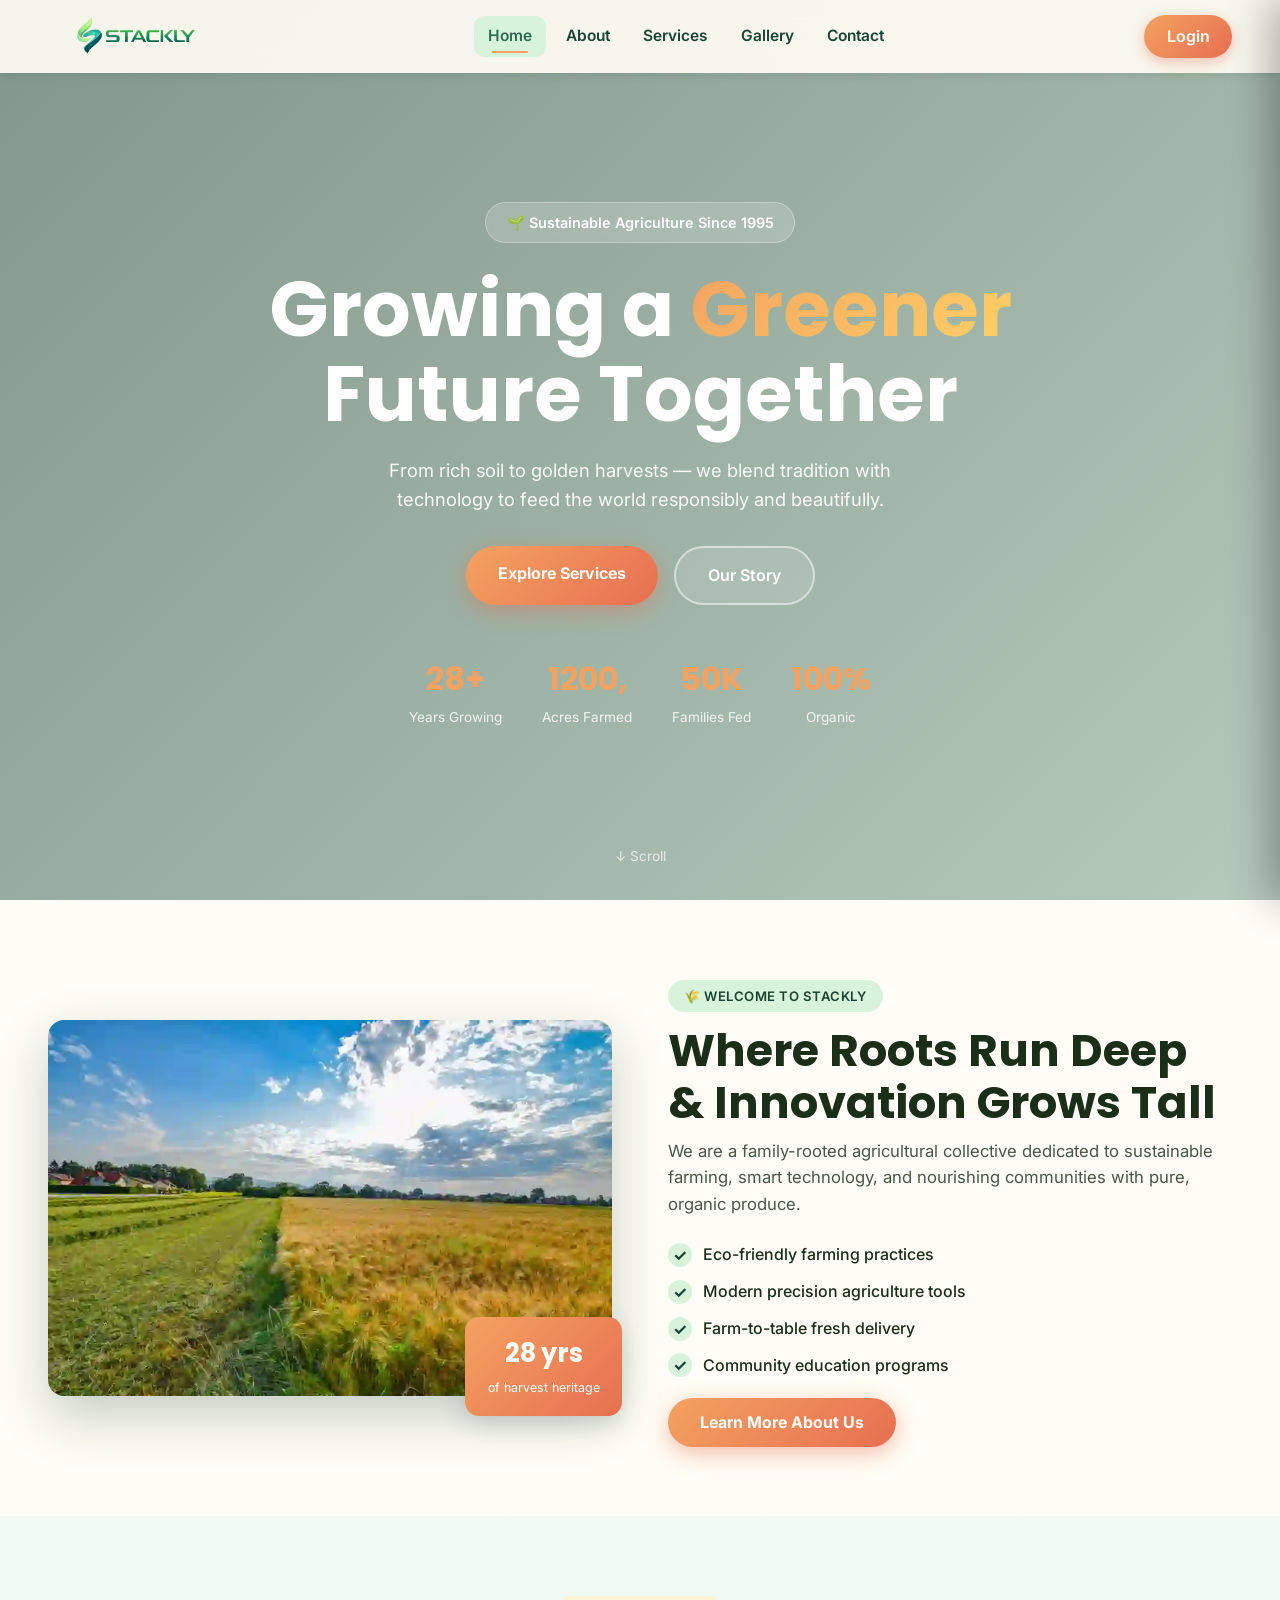
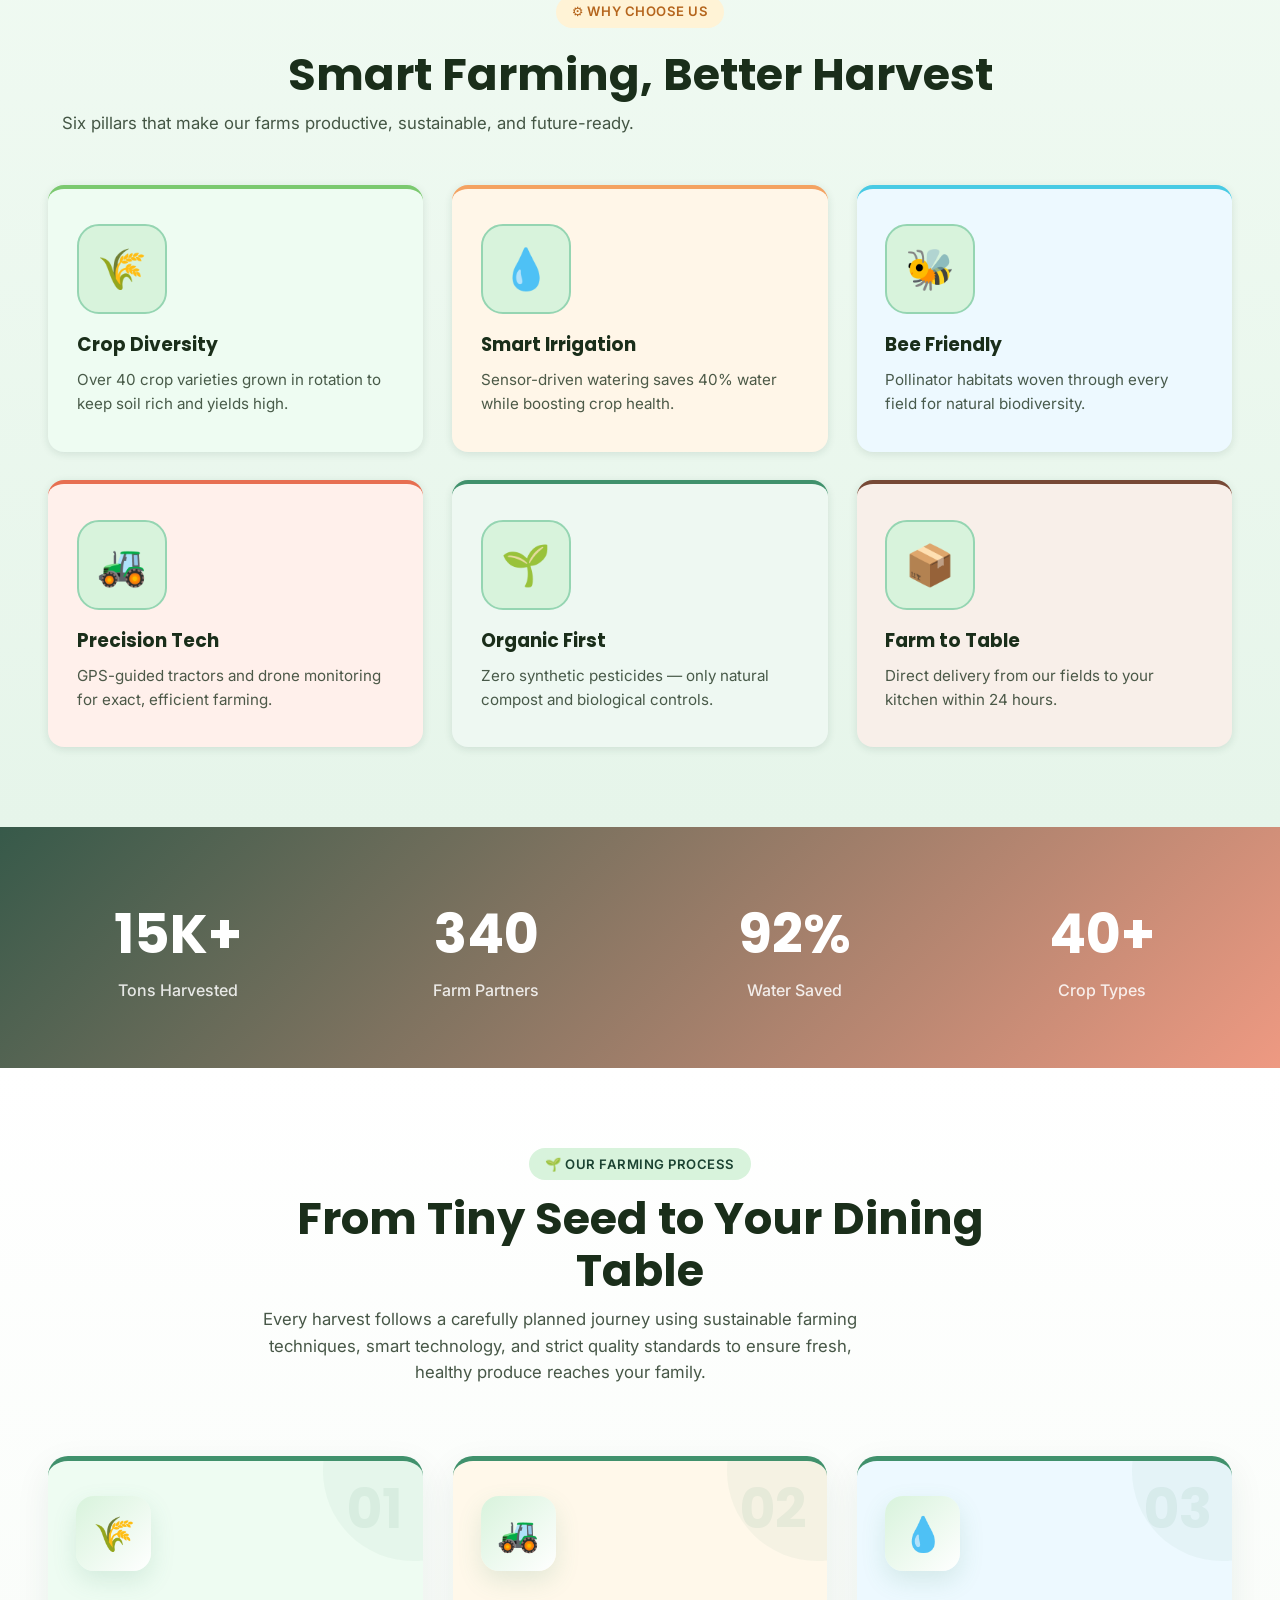
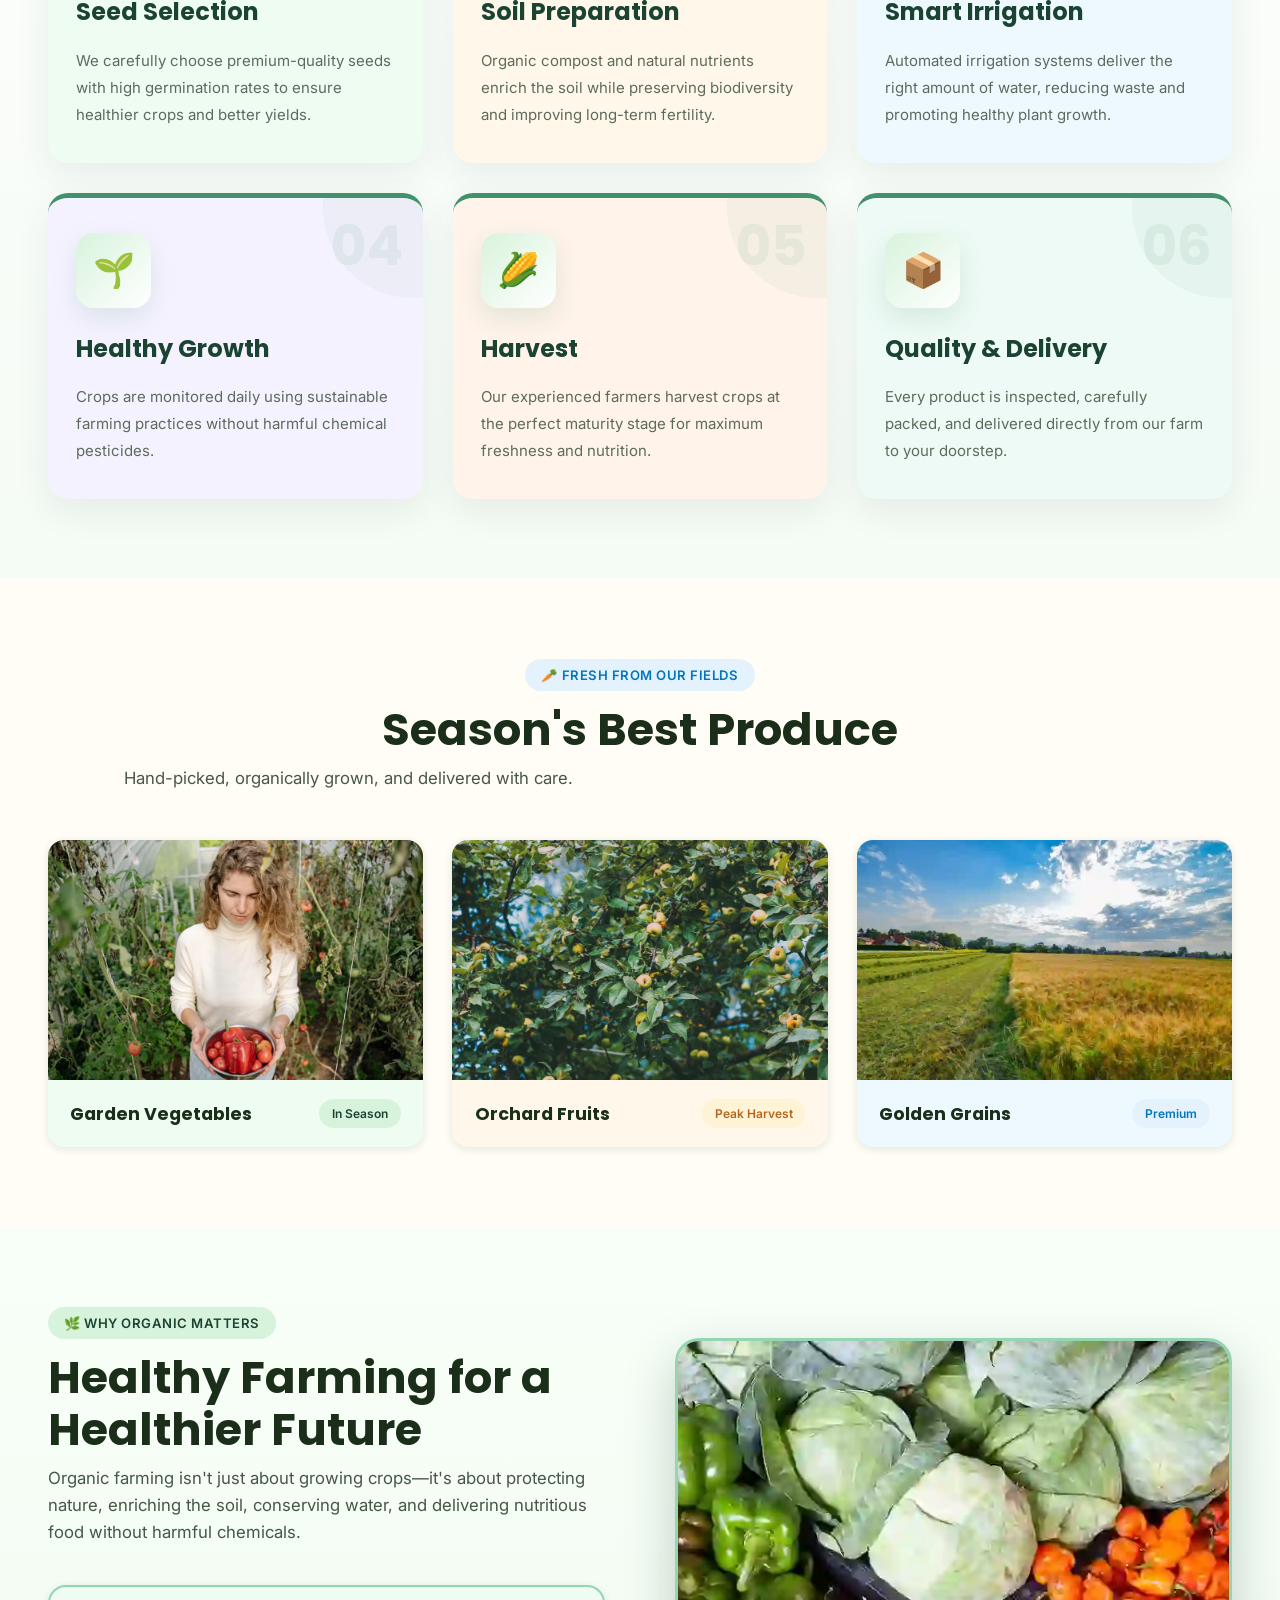
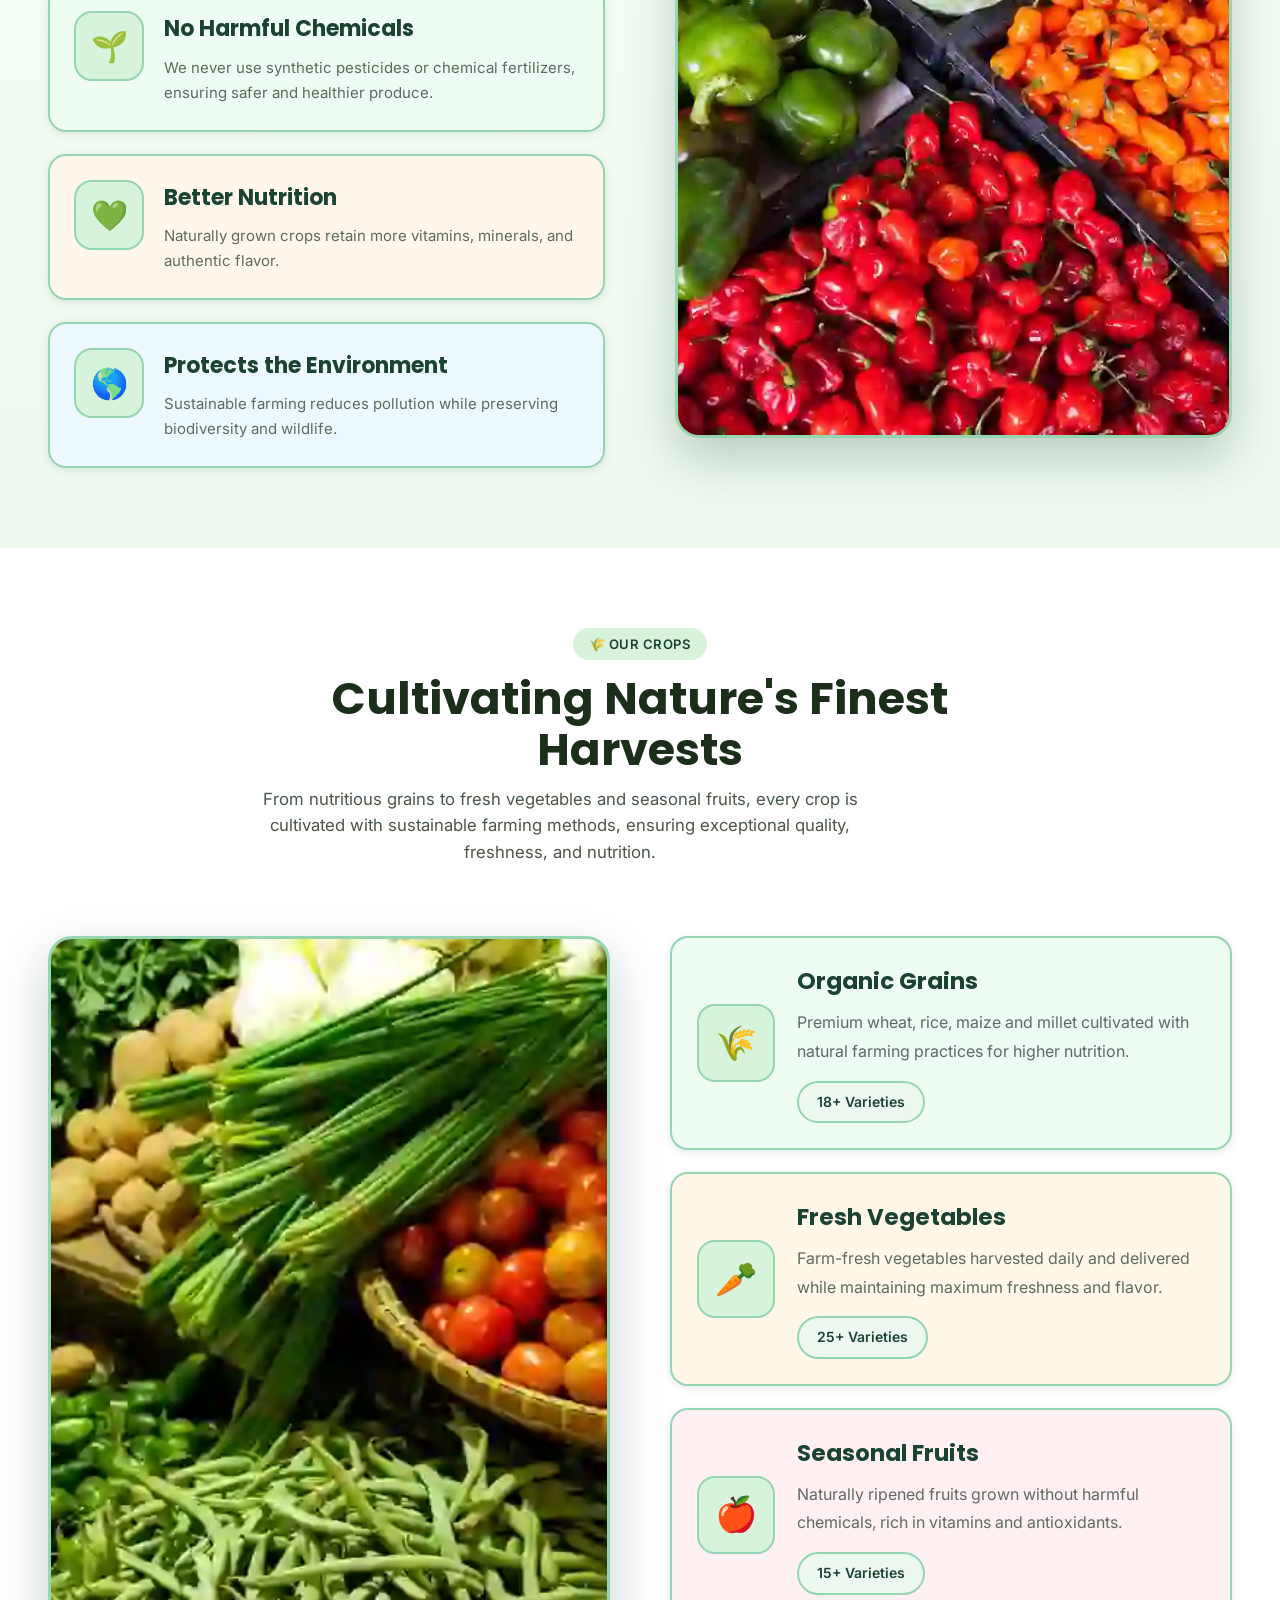
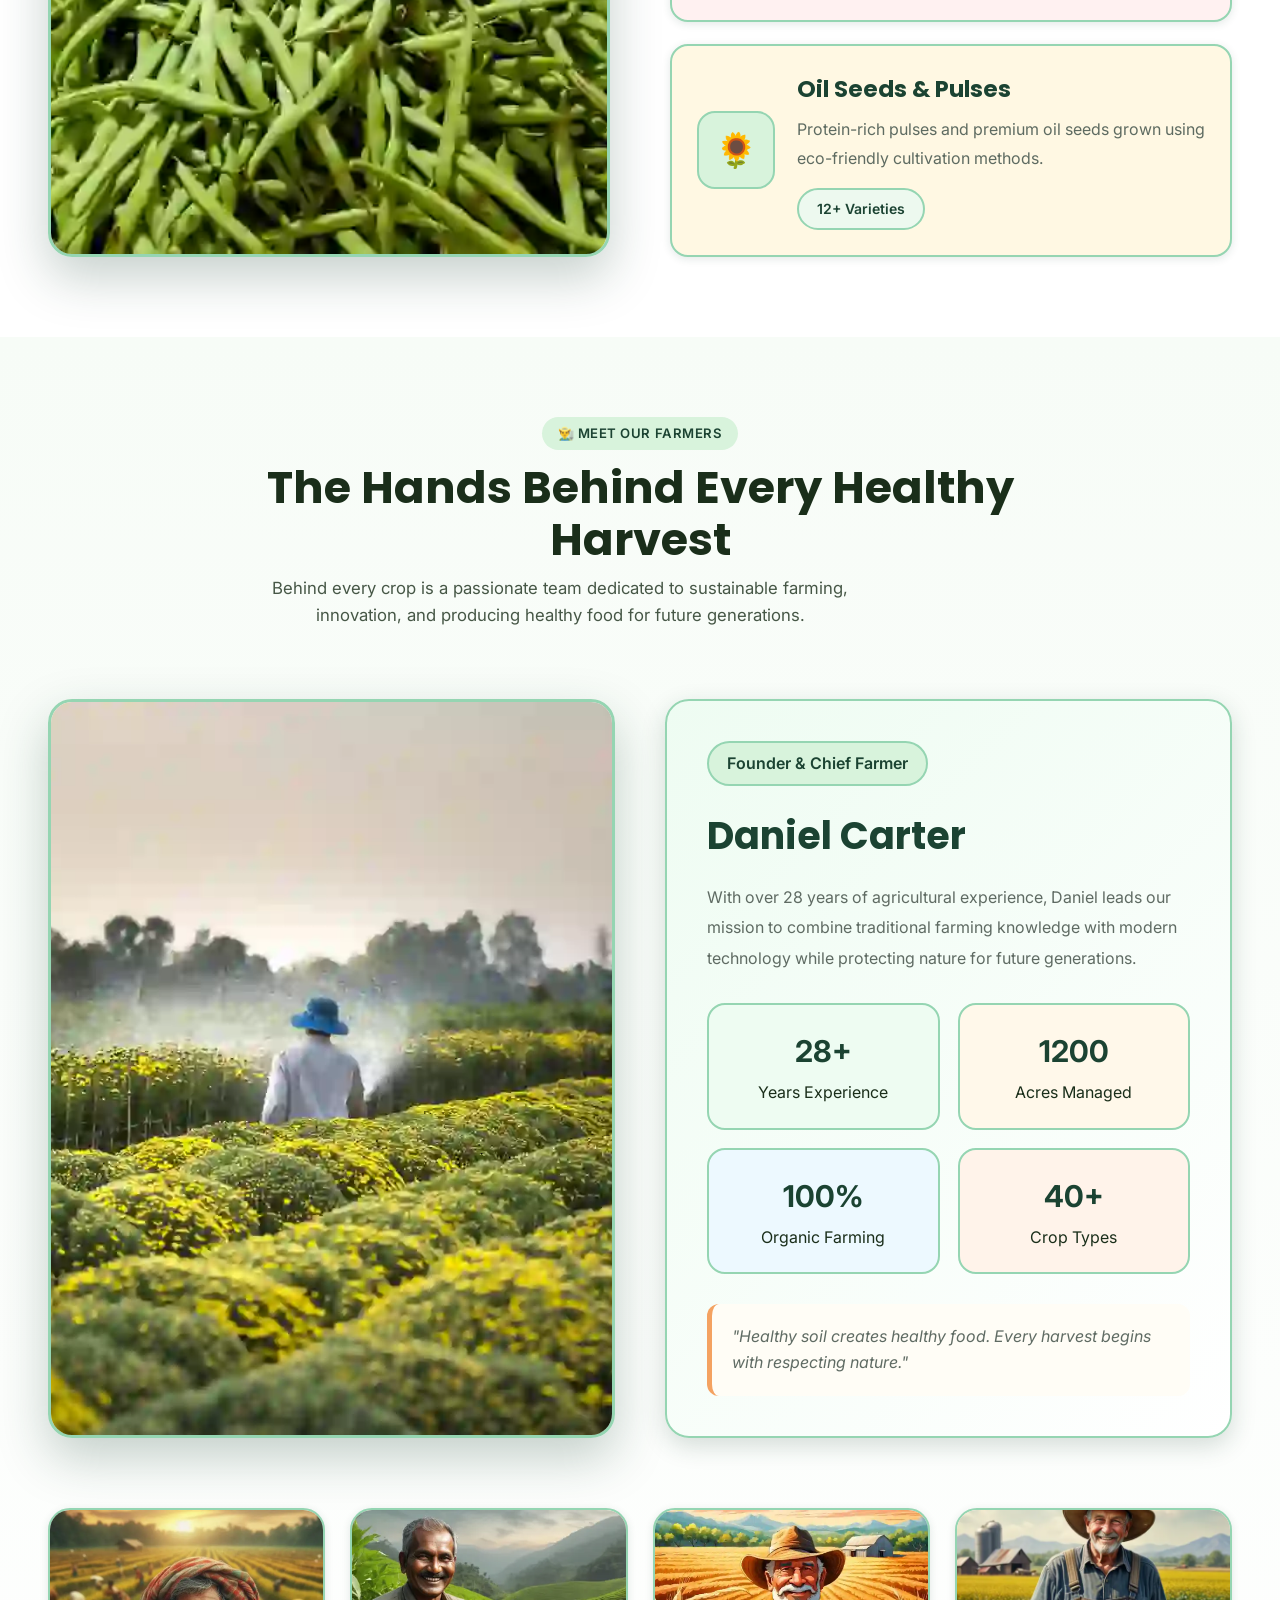
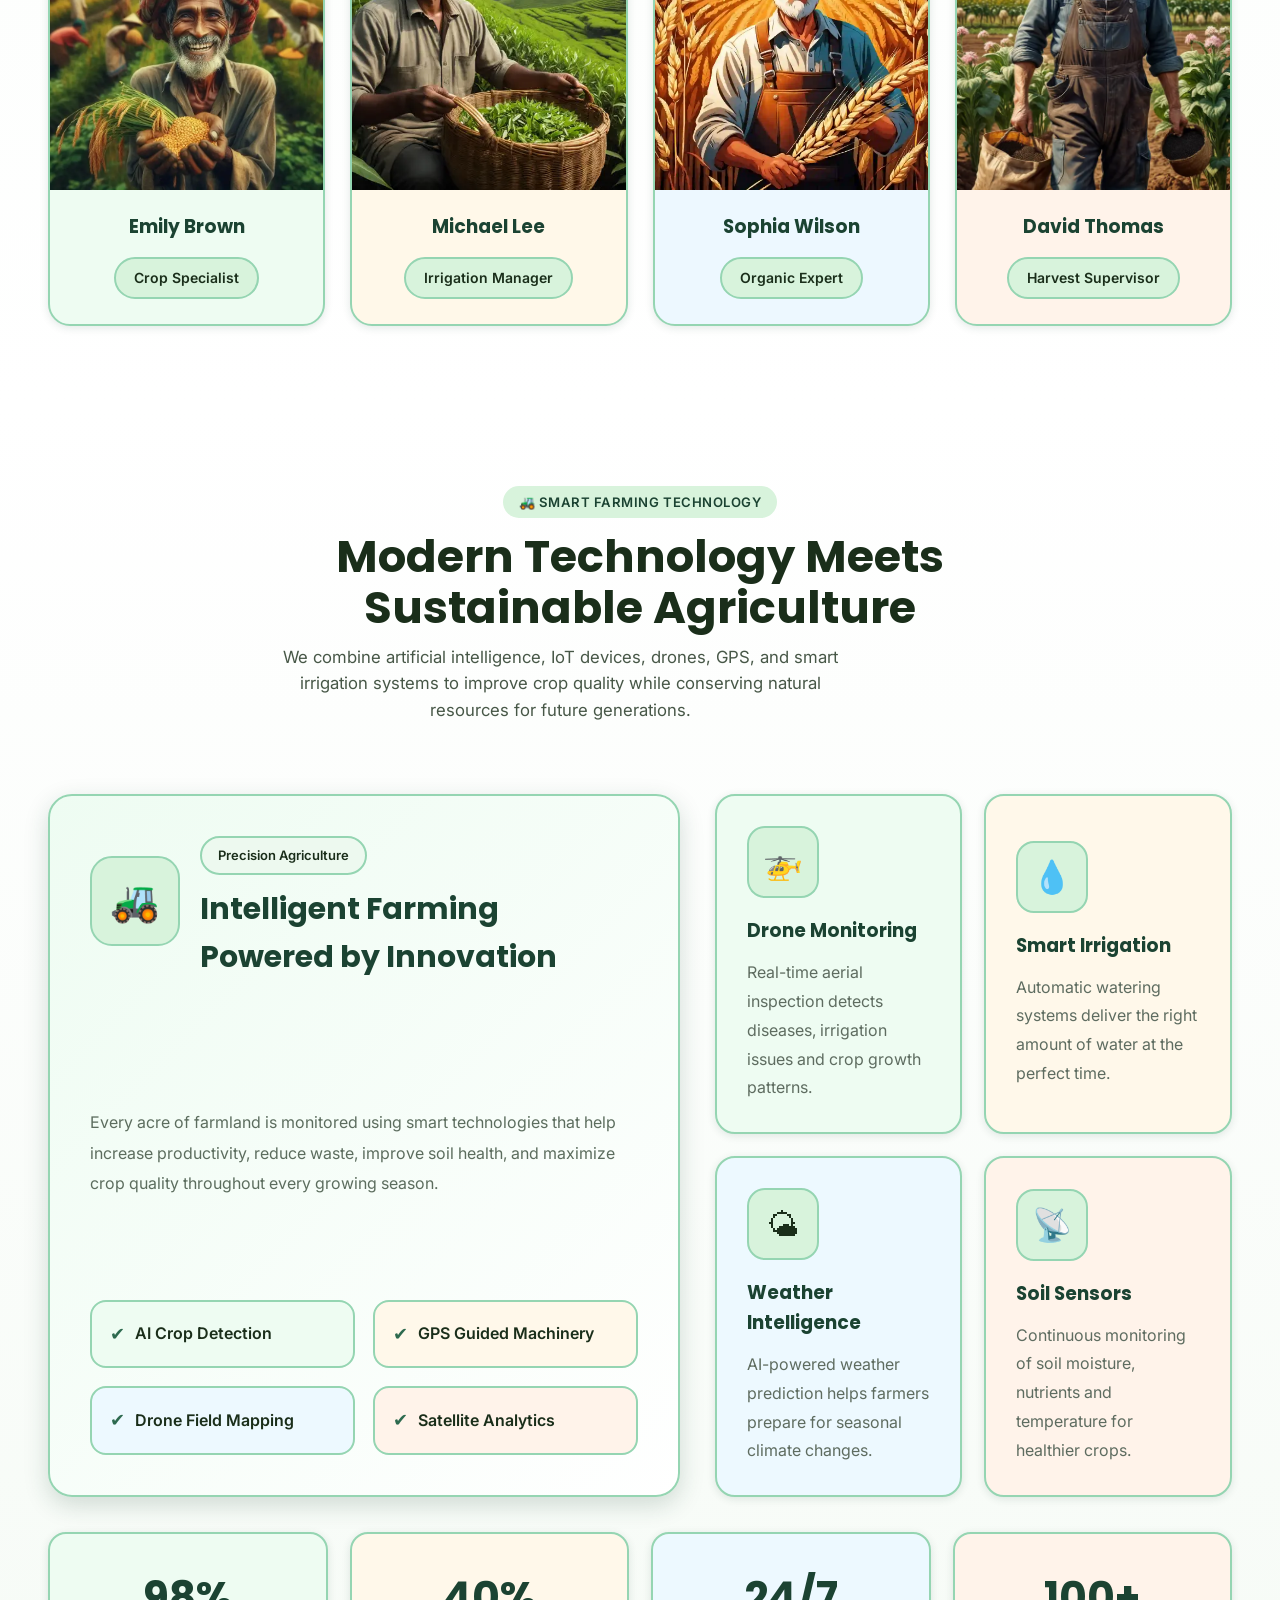
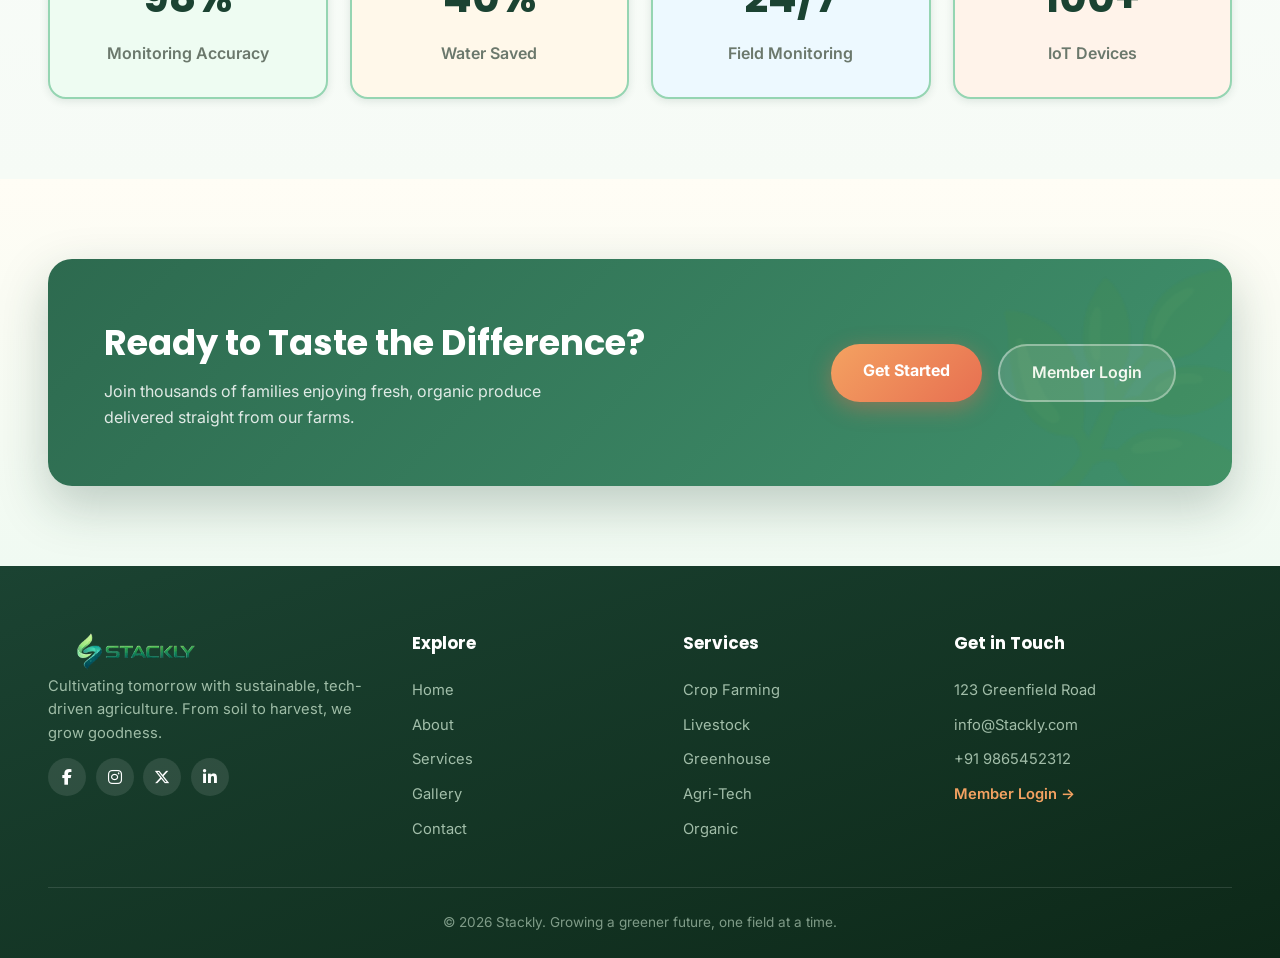
==== commit cea6041b: "." ====
--- a/index.html
+++ b/index.html
@@ -18,7 +18,7 @@
   <!-- ===== NAVBAR ===== -->
   <nav class="navbar">
     <a href="index.html" class="nav-brand">
-    <img src="/images/logoimg.webp" alt="Stackly Logo" class="nav-logo">
+    <img src="images/logoimg.webp" alt="Stackly Logo" class="nav-logo">
 </a>
     <div class="nav-links">
       <a href="index.html" data-nav>Home</a>
--- a/css/home.css
+++ b/css/home.css
@@ -19,7 +19,7 @@
   inset: 0;
   background:
     linear-gradient(135deg, rgba(27,67,50,0.55), rgba(45,106,79,0.35)),
-    url('/images/agri1.webp') center/cover;
+    url('images/agri1.webp') center/cover;
   z-index: -1;
   animation: heroZoom 20s ease-in-out infinite alternate;
 }
